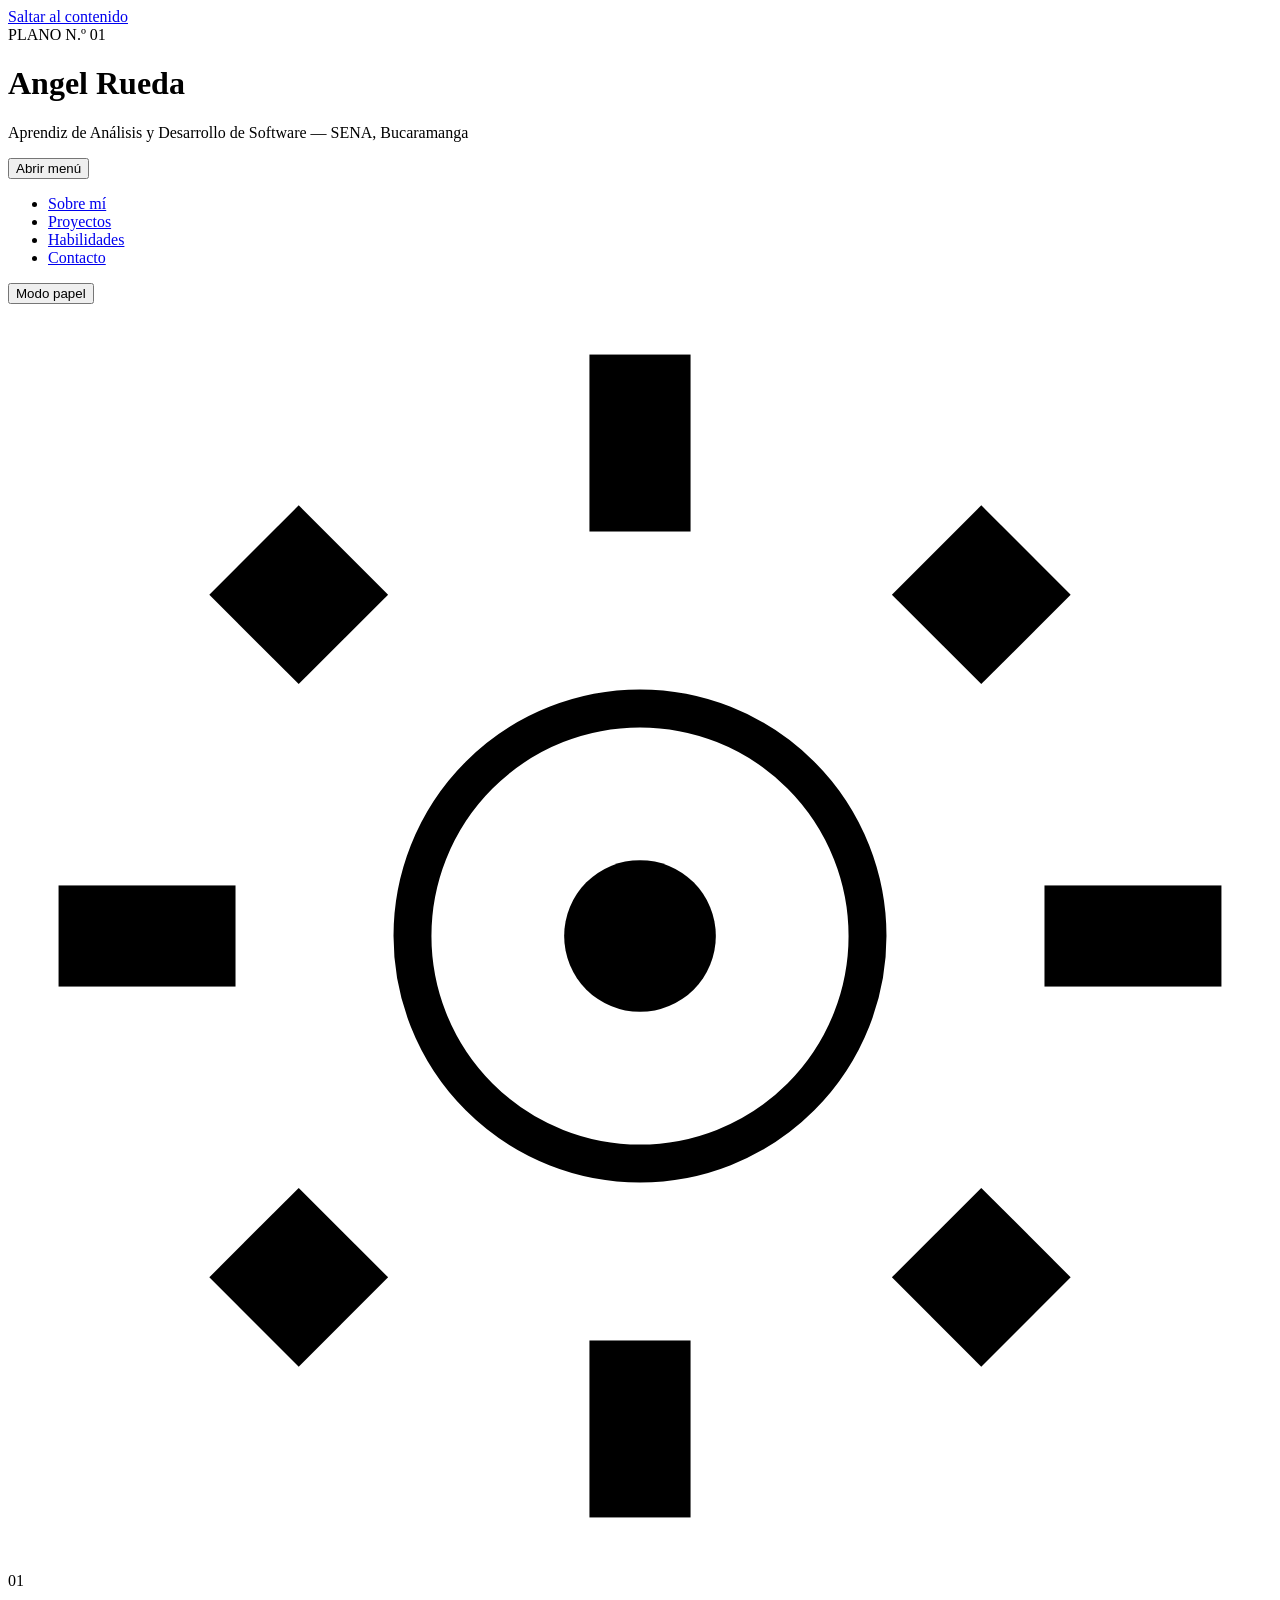
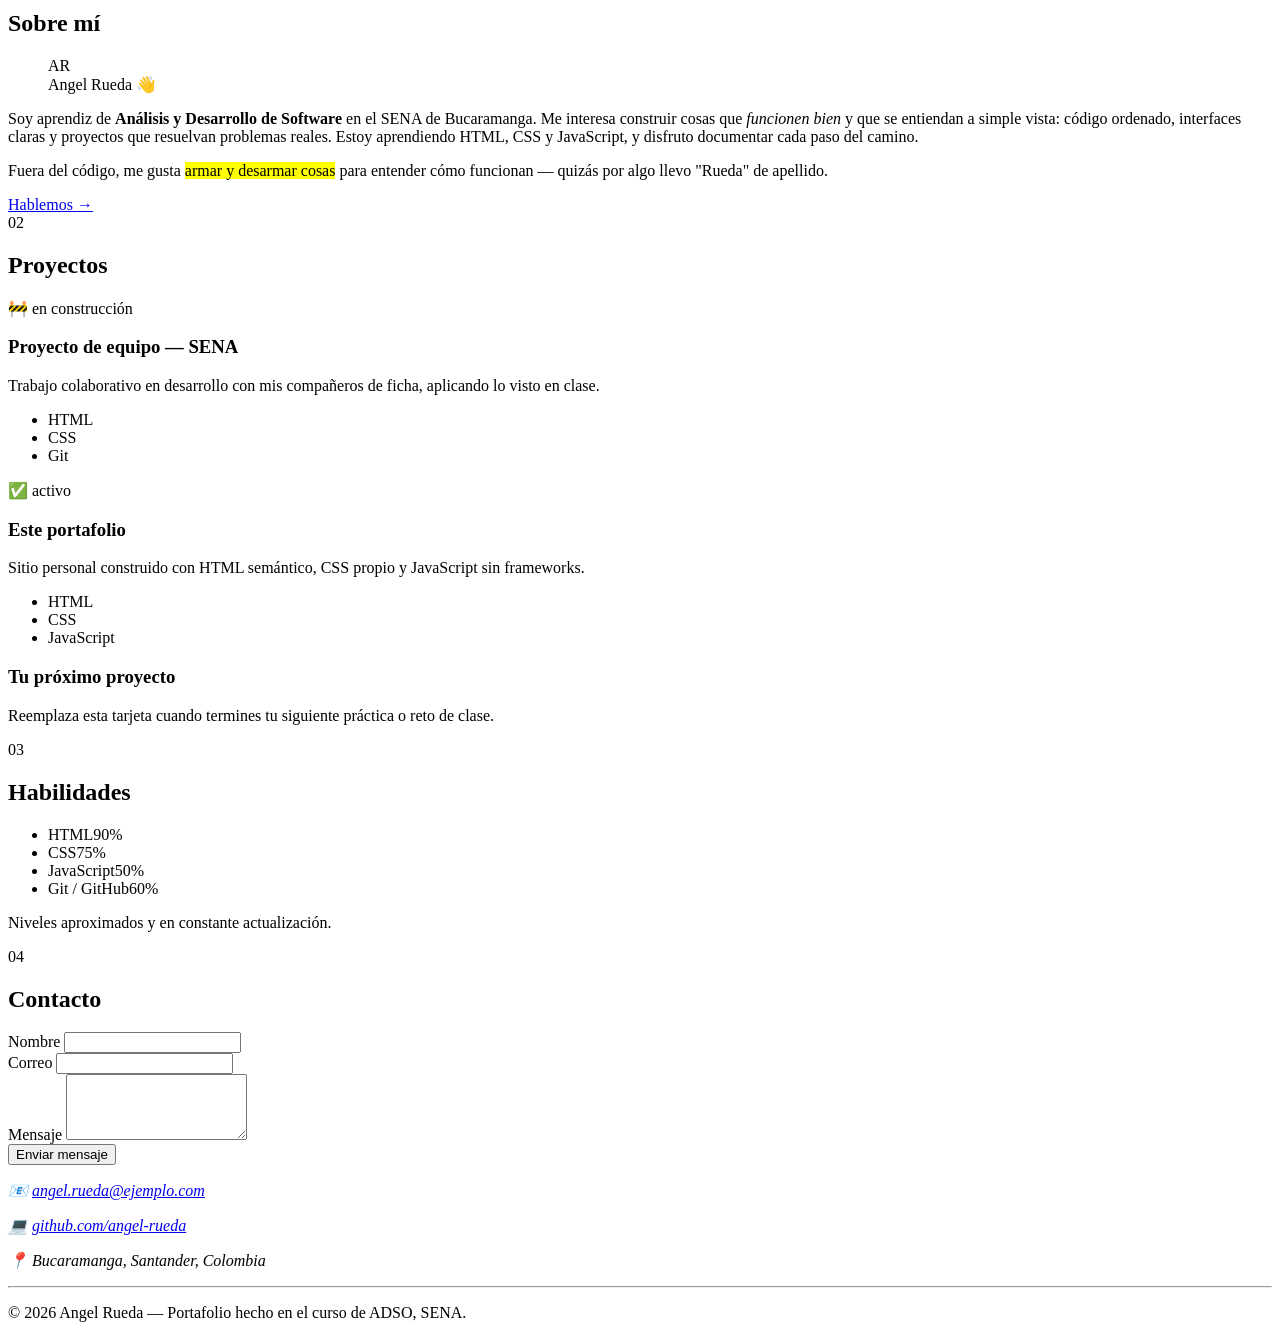
==== codigo/index.html @ c5c8d0d0 "Portafolio Web" ====
<!DOCTYPE html>
<html lang="es">
<head>
  <!-- ===== METADATOS ===== -->
  <meta charset="UTF-8">
  <meta name="viewport" content="width=device-width, initial-scale=1.0">
  <meta name="description" content="Portafolio de Angel Rueda, aprendiz de Análisis y Desarrollo de Software en el SENA.">
  <meta name="author" content="Angel Rueda">
  <meta name="theme-color" content="#0E2A47">
  <title>Angel Rueda — Portafolio</title>

  <link rel="preconnect" href="https://fonts.googleapis.com">
  <link rel="preconnect" href="https://fonts.gstatic.com" crossorigin>
  <link href="https://fonts.googleapis.com/css2?family=JetBrains+Mono:wght@400;500;700;800&family=Inter:wght@400;500;600&display=swap" rel="stylesheet">

  <link rel="stylesheet" href="s.css">
</head>
<body>

  <!-- Enlace de salto para accesibilidad -->
  <a class="salto-enlace" href="#contenido">Saltar al contenido</a>

  <!-- ===== ENCABEZADO ===== -->
  <header class="encabezado">
    <div class="encabezado__interior">
      <div class="marca">
        <span class="marca__placa">PLANO N.º 01</span>
        <h1 class="marca__nombre">Angel Rueda</h1>
        <p class="marca__rol">Aprendiz de Análisis y Desarrollo de Software — SENA, Bucaramanga</p>
      </div>

      <button class="menu-toggle" id="menuToggle" aria-expanded="false" aria-controls="navPrincipal">
        <span class="menu-toggle__linea"></span>
        <span class="menu-toggle__linea"></span>
        <span class="menu-toggle__linea"></span>
        <span class="sr-solo">Abrir menú</span>
      </button>

      <nav class="nav" id="navPrincipal">
        <ul class="nav__lista">
          <li><a href="#sobre-mi" class="nav__enlace">Sobre mí</a></li>
          <li><a href="#proyectos" class="nav__enlace">Proyectos</a></li>
          <li><a href="#habilidades" class="nav__enlace">Habilidades</a></li>
          <li><a href="#contacto" class="nav__enlace">Contacto</a></li>
        </ul>
        <button class="modo-toggle" id="modoToggle" type="button" aria-pressed="false">
          <span class="modo-toggle__icono" aria-hidden="true"></span>
          <span class="modo-toggle__texto">Modo plano</span>
        </button>
      </nav>
    </div>

    <!-- Engranaje decorativo: guiño al apellido "Rueda" -->
    <svg class="engranaje" viewBox="0 0 100 100" aria-hidden="true">
      <g class="engranaje__grupo">
        <circle cx="50" cy="50" r="18" fill="none" stroke="currentColor" stroke-width="3"/>
        <circle cx="50" cy="50" r="6" fill="currentColor"/>
        <g class="engranaje__dientes">
          <rect x="46" y="4" width="8" height="14" fill="currentColor"/>
          <rect x="46" y="82" width="8" height="14" fill="currentColor"/>
          <rect x="82" y="46" width="14" height="8" fill="currentColor"/>
          <rect x="4" y="46" width="14" height="8" fill="currentColor"/>
          <rect x="18" y="18" width="10" height="10" fill="currentColor" transform="rotate(45 23 23)"/>
          <rect x="72" y="18" width="10" height="10" fill="currentColor" transform="rotate(45 77 23)"/>
          <rect x="18" y="72" width="10" height="10" fill="currentColor" transform="rotate(45 23 77)"/>
          <rect x="72" y="72" width="10" height="10" fill="currentColor" transform="rotate(45 77 77)"/>
        </g>
      </g>
    </svg>
  </header>

  <!-- ===== CONTENIDO PRINCIPAL ===== -->
  <main id="contenido">

    <!-- ---- SOBRE MÍ ---- -->
    <section id="sobre-mi" class="plano">
      <div class="plano__cabecera">
        <span class="plano__placa">01</span>
        <h2 class="plano__titulo">Sobre mí</h2>
      </div>

      <div class="sobre-mi__cuerpo">
        <figure class="avatar">
          <!-- Reemplaza foto.jpg por tu foto real (archivo local en esta misma carpeta) -->
          <img src="foto.jpg" alt="Foto de Angel Rueda" width="180" height="180"
               onerror="this.replaceWith(document.getElementById('avatarInicial').content.cloneNode(true))">
          <figcaption>Angel Rueda 👋</figcaption>
        </figure>

        <div class="sobre-mi__texto">
          <p>
            <!-- ✏️ EDITA este párrafo con tu historia real: quién eres, qué estudias y qué te apasiona -->
            Soy aprendiz de <strong>Análisis y Desarrollo de Software</strong> en el SENA de Bucaramanga.
            Me interesa construir cosas que <em>funcionen bien</em> y que se entiendan a simple vista:
            código ordenado, interfaces claras y proyectos que resuelvan problemas reales.
            Estoy aprendiendo HTML, CSS y JavaScript, y disfruto documentar cada paso del camino.
          </p>
          <p>
            Fuera del código, me gusta <mark>armar y desarmar cosas</mark> para entender cómo funcionan
            — quizás por algo llevo "Rueda" de apellido.
          </p>
          <a class="boton boton--fantasma" href="#contacto">Hablemos <span aria-hidden="true">→</span></a>
        </div>
      </div>
    </section>

    <!-- ---- PROYECTOS ---- -->
    <section id="proyectos" class="plano plano--alterno">
      <div class="plano__cabecera">
        <span class="plano__placa">02</span>
        <h2 class="plano__titulo">Proyectos</h2>
      </div>

      <div class="tarjetas">
        <article class="tarjeta">
          <span class="tarjeta__estado">🚧 en construcción</span>
          <h3>Proyecto de equipo — SENA</h3>
          <p>Trabajo colaborativo en desarrollo con mis compañeros de ficha, aplicando lo visto en clase.</p>
          <ul class="tarjeta__etiquetas">
            <li>HTML</li><li>CSS</li><li>Git</li>
          </ul>
        </article>

        <article class="tarjeta">
          <span class="tarjeta__estado">✅ activo</span>
          <h3>Este portafolio</h3>
          <p>Sitio personal construido con HTML semántico, CSS propio y JavaScript sin frameworks.</p>
          <ul class="tarjeta__etiquetas">
            <li>HTML</li><li>CSS</li><li>JavaScript</li>
          </ul>
        </article>

        <article class="tarjeta tarjeta--vacia">
          <h3>Tu próximo proyecto</h3>
          <p>Reemplaza esta tarjeta cuando termines tu siguiente práctica o reto de clase.</p>
        </article>
      </div>
    </section>

    <!-- ---- HABILIDADES ---- -->
    <section id="habilidades" class="plano">
      <div class="plano__cabecera">
        <span class="plano__placa">03</span>
        <h2 class="plano__titulo">Habilidades</h2>
      </div>

      <ul class="medidores">
        <li class="medidor">
          <div class="medidor__etiqueta"><span>HTML</span><span>90%</span></div>
          <div class="medidor__pista"><div class="medidor__barra" data-nivel="90"></div></div>
        </li>
        <li class="medidor">
          <div class="medidor__etiqueta"><span>CSS</span><span>75%</span></div>
          <div class="medidor__pista"><div class="medidor__barra" data-nivel="75"></div></div>
        </li>
        <li class="medidor">
          <div class="medidor__etiqueta"><span>JavaScript</span><span>50%</span></div>
          <div class="medidor__pista"><div class="medidor__barra" data-nivel="50"></div></div>
        </li>
        <li class="medidor">
          <div class="medidor__etiqueta"><span>Git / GitHub</span><span>60%</span></div>
          <div class="medidor__pista"><div class="medidor__barra" data-nivel="60"></div></div>
        </li>
      </ul>
      <p class="medidores__nota">
        <!-- ✏️ Ajusta los porcentajes a tu nivel real. Reto extra: intenta agregar una &lt;table&gt;
             debajo con estas mismas habilidades y su nivel en texto (bueno para practicar tablas). -->
        Niveles aproximados y en constante actualización.
      </p>
    </section>

    <!-- ---- CONTACTO ---- -->
    <section id="contacto" class="plano plano--alterno">
      <div class="plano__cabecera">
        <span class="plano__placa">04</span>
        <h2 class="plano__titulo">Contacto</h2>
      </div>

      <div class="contacto__cuerpo">
        <form class="formulario" id="formularioContacto" novalidate>
          <div class="campo">
            <label for="nombre">Nombre</label>
            <input type="text" id="nombre" name="nombre" required minlength="2" autocomplete="name">
          </div>
          <div class="campo">
            <label for="correo">Correo</label>
            <input type="email" id="correo" name="correo" required autocomplete="email">
          </div>
          <div class="campo">
            <label for="mensaje">Mensaje</label>
            <textarea id="mensaje" name="mensaje" rows="4" required minlength="10"></textarea>
          </div>
          <button type="submit" class="boton">Enviar mensaje</button>
          <p class="formulario__estado" id="formularioEstado" role="status" aria-live="polite"></p>
        </form>

        <address class="datos-contacto">
          <p>
            <!-- ✏️ Cambia por tu correo y usuario de GitHub reales -->
            📧 <a href="mailto:angel.rueda@ejemplo.com">angel.rueda@ejemplo.com</a>
          </p>
          <p>
            💻 <a href="https://github.com/angel-rueda" target="_blank" rel="noopener noreferrer">github.com/angel-rueda</a>
          </p>
          <p>📍 Bucaramanga, Santander, Colombia</p>
        </address>
      </div>
    </section>

  </main>

  <!-- ===== PIE DE PÁGINA ===== -->
  <footer class="pie">
    <hr>
    <p>© <span id="anioActual">2026</span> Angel Rueda — Portafolio hecho en el curso de ADSO, SENA.</p>
  </footer>

  <!-- Plantilla de respaldo si foto.jpg no existe todavía -->
  <template id="avatarInicial">
    <div class="avatar__inicial" aria-hidden="true">AR</div>
  </template>

  <script src="script.js"></script>
</body>
</html>
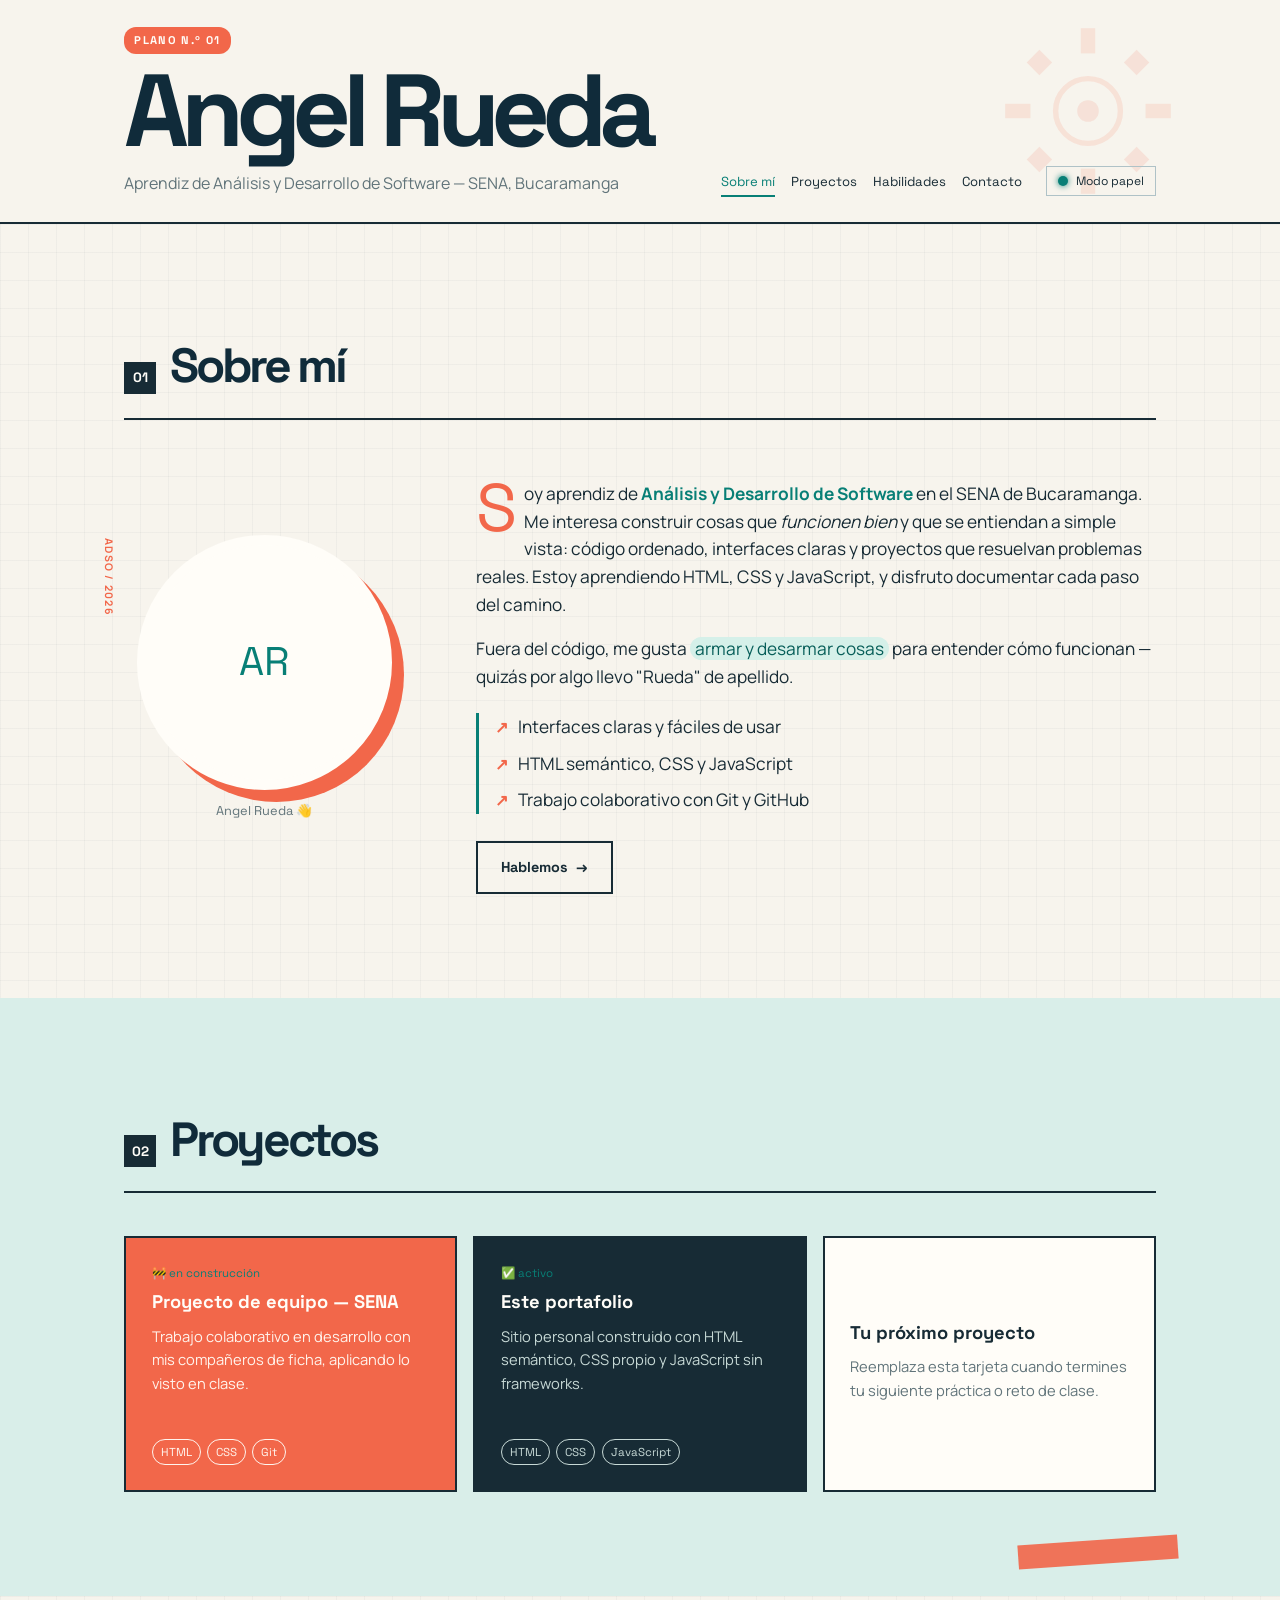
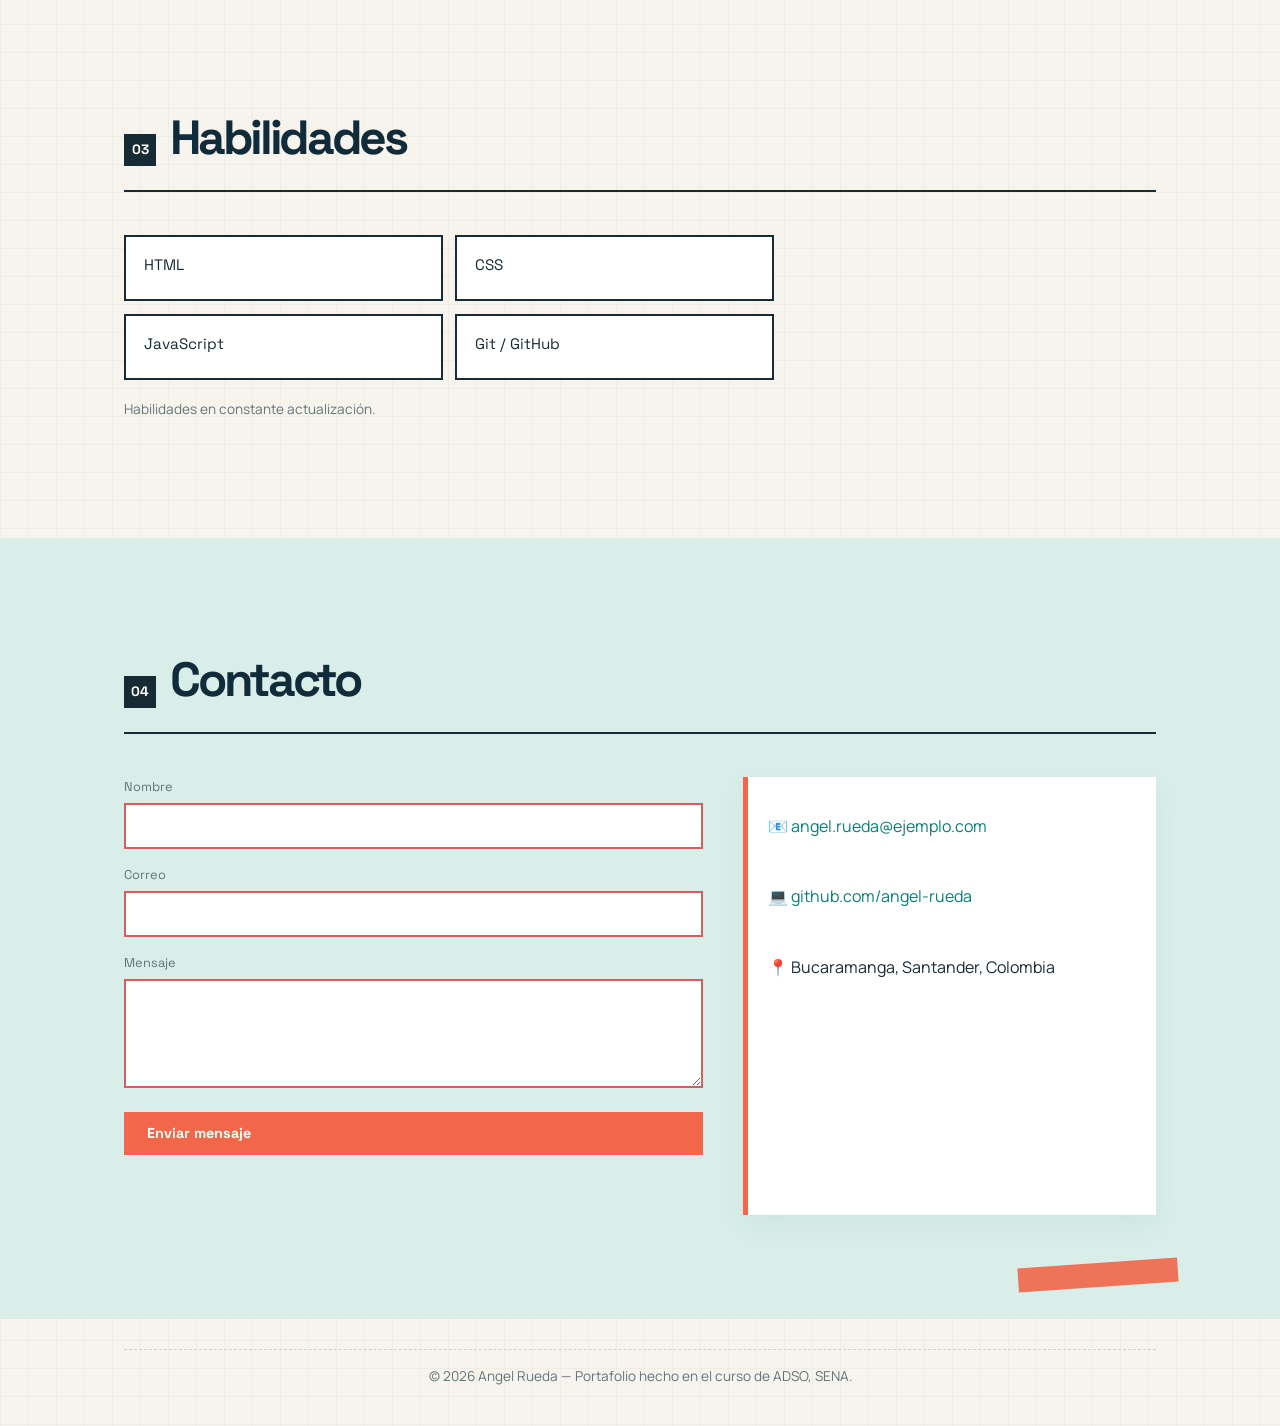
==== commit f82adb40: "Portafolio version 2" ====
--- a/codigo/index.html
+++ b/codigo/index.html
@@ -6,14 +6,14 @@
   <meta name="viewport" content="width=device-width, initial-scale=1.0">
   <meta name="description" content="Portafolio de Angel Rueda, aprendiz de Análisis y Desarrollo de Software en el SENA.">
   <meta name="author" content="Angel Rueda">
-  <meta name="theme-color" content="#0E2A47">
+  <meta name="theme-color" content="#f5f9fc">
   <title>Angel Rueda — Portafolio</title>
 
   <link rel="preconnect" href="https://fonts.googleapis.com">
   <link rel="preconnect" href="https://fonts.gstatic.com" crossorigin>
-  <link href="https://fonts.googleapis.com/css2?family=JetBrains+Mono:wght@400;500;700;800&family=Inter:wght@400;500;600&display=swap" rel="stylesheet">
-
-  <link rel="stylesheet" href="s.css">
+  <link href="https://fonts.googleapis.com/css2?family=Manrope:wght@400;500;600;700;800&family=Space+Grotesk:wght@500;600;700&display=swap" rel="stylesheet">
+
+  <link rel="stylesheet" href="style.css">
 </head>
 <body>
 
@@ -82,7 +82,7 @@
       <div class="sobre-mi__cuerpo">
         <figure class="avatar">
           <!-- Reemplaza foto.jpg por tu foto real (archivo local en esta misma carpeta) -->
-          <img src="foto.jpg" alt="Foto de Angel Rueda" width="180" height="180"
+          <img src="https://images.unsplash.com/photo-1500648767791-00dcc994a43e?auto=format&fit=crop&w=600&q=85" alt="Foto de Angel Rueda" width="180" height="180"
                onerror="this.replaceWith(document.getElementById('avatarInicial').content.cloneNode(true))">
           <figcaption>Angel Rueda 👋</figcaption>
         </figure>
@@ -99,6 +99,11 @@
             Fuera del código, me gusta <mark>armar y desarmar cosas</mark> para entender cómo funcionan
             — quizás por algo llevo "Rueda" de apellido.
           </p>
+          <ul class="sobre-mi__lista">
+            <li>Interfaces claras y fáciles de usar</li>
+            <li>HTML semántico, CSS y JavaScript</li>
+            <li>Trabajo colaborativo con Git y GitHub</li>
+          </ul>
           <a class="boton boton--fantasma" href="#contacto">Hablemos <span aria-hidden="true">→</span></a>
         </div>
       </div>
@@ -146,27 +151,19 @@
 
       <ul class="medidores">
         <li class="medidor">
-          <div class="medidor__etiqueta"><span>HTML</span><span>90%</span></div>
-          <div class="medidor__pista"><div class="medidor__barra" data-nivel="90"></div></div>
-        </li>
-        <li class="medidor">
-          <div class="medidor__etiqueta"><span>CSS</span><span>75%</span></div>
-          <div class="medidor__pista"><div class="medidor__barra" data-nivel="75"></div></div>
-        </li>
-        <li class="medidor">
-          <div class="medidor__etiqueta"><span>JavaScript</span><span>50%</span></div>
-          <div class="medidor__pista"><div class="medidor__barra" data-nivel="50"></div></div>
-        </li>
-        <li class="medidor">
-          <div class="medidor__etiqueta"><span>Git / GitHub</span><span>60%</span></div>
-          <div class="medidor__pista"><div class="medidor__barra" data-nivel="60"></div></div>
+          <div class="medidor__etiqueta"><span>HTML</span></div>
+        </li>
+        <li class="medidor">
+          <div class="medidor__etiqueta"><span>CSS</span></div>
+        </li>
+        <li class="medidor">
+          <div class="medidor__etiqueta"><span>JavaScript</span></div>
+        </li>
+        <li class="medidor">
+          <div class="medidor__etiqueta"><span>Git / GitHub</span></div>
         </li>
       </ul>
-      <p class="medidores__nota">
-        <!-- ✏️ Ajusta los porcentajes a tu nivel real. Reto extra: intenta agregar una &lt;table&gt;
-             debajo con estas mismas habilidades y su nivel en texto (bueno para practicar tablas). -->
-        Niveles aproximados y en constante actualización.
-      </p>
+      <p class="medidores__nota">Habilidades en constante actualización.</p>
     </section>
 
     <!-- ---- CONTACTO ---- -->
--- a/codigo/style.css
+++ b/codigo/style.css
@@ -0,0 +1,803 @@
+/* =========================================================
+   PORTAFOLIO — ANGEL RUEDA
+   Concepto: "plano técnico / blueprint" — cada sección es
+   una lámina numerada, como un plano de ingeniería.
+   ========================================================= */
+
+:root {
+  /* --- Paleta --- */
+  --azul-profundo: #0e2a47;
+  --azul-panel: #123457;
+  --azul-panel-alt: #0c2440;
+  --linea-cian: #4fd1c5;
+  --papel: #e8edf2;
+  --papel-tenue: #b9c8d8;
+  --ambar: #ffb020;
+  --rojo-marca: #ff6b6b;
+
+  /* --- Tipografía --- */
+  --fuente-mono: "JetBrains Mono", ui-monospace, monospace;
+  --fuente-texto: "Inter", system-ui, sans-serif;
+
+  /* --- Métricas --- */
+  --radio: 2px;
+  --ancho-maximo: 1080px;
+  --duracion: 200ms;
+
+  color-scheme: dark;
+}
+
+/* ===== Modo "papel" (alternativa clara, tipo whiteprint) ===== */
+body.modo-papel {
+  --azul-profundo: #eef2f6;
+  --azul-panel: #ffffff;
+  --azul-panel-alt: #e3e9ef;
+  --linea-cian: #0e7c72;
+  --papel: #14263a;
+  --papel-tenue: #45607c;
+  --ambar: #c9740a;
+  color-scheme: light;
+}
+
+/* ===== Reinicio básico ===== */
+* { box-sizing: border-box; }
+html { scroll-behavior: smooth; }
+@media (prefers-reduced-motion: reduce) {
+  html { scroll-behavior: auto; }
+  * { animation-duration: 0.001ms !important; transition-duration: 0.001ms !important; }
+}
+
+body {
+  margin: 0;
+  background: var(--azul-profundo);
+  color: var(--papel);
+  font-family: var(--fuente-texto);
+  line-height: 1.6;
+  transition: background var(--duracion), color var(--duracion);
+  background-image:
+    linear-gradient(var(--azul-panel-alt) 1px, transparent 1px),
+    linear-gradient(90deg, var(--azul-panel-alt) 1px, transparent 1px);
+  background-size: 32px 32px;
+  background-attachment: fixed;
+}
+
+h1, h2, h3, .marca__placa, .plano__placa, .modo-toggle__texto {
+  font-family: var(--fuente-mono);
+}
+
+img { max-width: 100%; display: block; }
+
+.sr-solo {
+  position: absolute; width: 1px; height: 1px;
+  overflow: hidden; clip: rect(0 0 0 0); white-space: nowrap;
+}
+
+.salto-enlace {
+  position: absolute; left: -999px; top: 0;
+  background: var(--ambar); color: var(--azul-profundo);
+  padding: 0.6rem 1rem; z-index: 100; font-family: var(--fuente-mono);
+}
+.salto-enlace:focus { left: 0.5rem; top: 0.5rem; }
+
+a { color: var(--linea-cian); }
+:focus-visible {
+  outline: 2px solid var(--ambar);
+  outline-offset: 3px;
+}
+
+/* ===== ENCABEZADO ===== */
+.encabezado {
+  position: sticky; top: 0; z-index: 20;
+  background: rgba(14, 42, 71, 0.92);
+  backdrop-filter: blur(6px);
+  border-bottom: 1px solid var(--azul-panel);
+  overflow: hidden;
+}
+body.modo-papel .encabezado { background: rgba(238, 242, 246, 0.92); }
+
+.encabezado__interior {
+  max-width: var(--ancho-maximo);
+  margin: 0 auto;
+  padding: 1.1rem 1.5rem;
+  display: flex;
+  align-items: center;
+  justify-content: space-between;
+  gap: 1.5rem;
+  flex-wrap: wrap;
+  position: relative;
+}
+
+.marca__placa {
+  display: inline-block;
+  font-size: 0.7rem;
+  letter-spacing: 0.12em;
+  color: var(--linea-cian);
+  border: 1px solid var(--linea-cian);
+  padding: 0.15rem 0.5rem;
+  border-radius: var(--radio);
+  margin-bottom: 0.5rem;
+}
+
+.marca__nombre {
+  margin: 0;
+  font-size: clamp(1.6rem, 4vw, 2.3rem);
+  letter-spacing: -0.01em;
+}
+
+.marca__rol {
+  margin: 0.25rem 0 0;
+  color: var(--papel-tenue);
+  font-size: 0.92rem;
+}
+
+/* ---- Navegación ---- */
+.nav {
+  display: flex;
+  align-items: center;
+  gap: 1.5rem;
+}
+
+.nav__lista {
+  list-style: none;
+  display: flex;
+  gap: 1.5rem;
+  margin: 0;
+  padding: 0;
+}
+
+.nav__enlace {
+  text-decoration: none;
+  color: var(--papel);
+  font-family: var(--fuente-mono);
+  font-size: 0.85rem;
+  padding-bottom: 0.3rem;
+  border-bottom: 2px solid transparent;
+  transition: color var(--duracion), border-color var(--duracion);
+}
+.nav__enlace:hover,
+.nav__enlace:focus-visible {
+  color: var(--linea-cian);
+}
+.nav__enlace.activo {
+  color: var(--linea-cian);
+  border-bottom-color: var(--linea-cian);
+}
+
+.modo-toggle {
+  display: inline-flex; align-items: center; gap: 0.5rem;
+  background: transparent;
+  border: 1px solid var(--papel-tenue);
+  color: var(--papel);
+  font-family: var(--fuente-mono);
+  font-size: 0.75rem;
+  padding: 0.4rem 0.7rem;
+  border-radius: var(--radio);
+  cursor: pointer;
+  transition: border-color var(--duracion), color var(--duracion);
+}
+.modo-toggle:hover { border-color: var(--linea-cian); color: var(--linea-cian); }
+.modo-toggle__icono {
+  width: 10px; height: 10px; border-radius: 50%;
+  background: var(--linea-cian);
+  box-shadow: 0 0 6px var(--linea-cian);
+}
+
+.menu-toggle {
+  display: none;
+  flex-direction: column;
+  gap: 5px;
+  background: none;
+  border: none;
+  cursor: pointer;
+  padding: 0.4rem;
+}
+.menu-toggle__linea {
+  width: 24px; height: 2px; background: var(--papel);
+  transition: transform var(--duracion), opacity var(--duracion);
+}
+.menu-toggle[aria-expanded="true"] .menu-toggle__linea:nth-child(1) { transform: translateY(7px) rotate(45deg); }
+.menu-toggle[aria-expanded="true"] .menu-toggle__linea:nth-child(2) { opacity: 0; }
+.menu-toggle[aria-expanded="true"] .menu-toggle__linea:nth-child(3) { transform: translateY(-7px) rotate(-45deg); }
+
+/* ---- Engranaje decorativo ---- */
+.engranaje {
+  position: absolute;
+  right: -20px; top: 50%;
+  width: 130px; height: 130px;
+  color: var(--azul-panel);
+  transform: translateY(-50%);
+  pointer-events: none;
+  z-index: -1;
+}
+.engranaje__grupo {
+  transform-origin: 50px 50px;
+  animation: girar 18s linear infinite;
+}
+@keyframes girar { to { transform: rotate(360deg); } }
+
+/* ===== SECCIONES / "PLANOS" ===== */
+.plano {
+  max-width: var(--ancho-maximo);
+  margin: 0 auto;
+  padding: 4rem 1.5rem;
+  scroll-margin-top: 5.5rem;
+}
+
+.plano--alterno { background: linear-gradient(180deg, transparent, var(--azul-panel-alt) 4%, var(--azul-panel-alt) 96%, transparent); }
+
+.plano__cabecera {
+  display: flex;
+  align-items: baseline;
+  gap: 0.9rem;
+  margin-bottom: 2rem;
+  border-bottom: 1px dashed var(--papel-tenue);
+  padding-bottom: 0.8rem;
+}
+
+.plano__placa {
+  font-family: var(--fuente-mono);
+  font-size: 0.85rem;
+  color: var(--ambar);
+  border: 1px solid var(--ambar);
+  border-radius: 50%;
+  width: 2rem; height: 2rem;
+  display: inline-flex; align-items: center; justify-content: center;
+  flex-shrink: 0;
+}
+
+.plano__titulo {
+  margin: 0;
+  font-size: clamp(1.4rem, 3vw, 1.9rem);
+}
+
+/* ---- Sobre mí ---- */
+.sobre-mi__cuerpo {
+  display: grid;
+  grid-template-columns: 200px 1fr;
+  gap: 2.5rem;
+  align-items: start;
+}
+
+.avatar { margin: 0; text-align: center; }
+.avatar img,
+.avatar__inicial {
+  width: 180px; height: 180px;
+  border-radius: 50%;
+  object-fit: cover;
+  border: 3px solid var(--linea-cian);
+  background: var(--azul-panel);
+}
+.avatar__inicial {
+  display: flex; align-items: center; justify-content: center;
+  font-family: var(--fuente-mono);
+  font-size: 2.5rem;
+  color: var(--linea-cian);
+  margin: 0 auto;
+}
+.avatar figcaption {
+  margin-top: 0.7rem;
+  font-family: var(--fuente-mono);
+  font-size: 0.8rem;
+  color: var(--papel-tenue);
+}
+
+.sobre-mi__texto strong { color: var(--ambar); }
+.sobre-mi__texto mark {
+  background: var(--linea-cian);
+  color: var(--azul-profundo);
+  padding: 0 0.3rem;
+  border-radius: var(--radio);
+}
+
+.boton {
+  display: inline-flex; align-items: center; gap: 0.5rem;
+  font-family: var(--fuente-mono);
+  font-size: 0.9rem;
+  background: var(--linea-cian);
+  color: var(--azul-profundo);
+  border: none;
+  padding: 0.7rem 1.3rem;
+  border-radius: var(--radio);
+  cursor: pointer;
+  text-decoration: none;
+  margin-top: 0.5rem;
+  transition: transform var(--duracion), box-shadow var(--duracion);
+}
+.boton:hover, .boton:focus-visible {
+  transform: translateY(-2px);
+  box-shadow: 0 6px 18px rgba(79, 209, 197, 0.35);
+}
+.boton span { transition: transform var(--duracion); }
+.boton:hover span { transform: translateX(3px); }
+
+.boton--fantasma {
+  background: transparent;
+  color: var(--linea-cian);
+  border: 1px solid var(--linea-cian);
+}
+
+/* ---- Proyectos ---- */
+.tarjetas {
+  display: grid;
+  grid-template-columns: repeat(auto-fit, minmax(240px, 1fr));
+  gap: 1.5rem;
+}
+
+.tarjeta {
+  background: var(--azul-panel);
+  border: 1px solid var(--azul-panel-alt);
+  border-radius: var(--radio);
+  padding: 1.4rem;
+  position: relative;
+  transition: transform var(--duracion), border-color var(--duracion);
+}
+.tarjeta:hover { transform: translateY(-4px); border-color: var(--linea-cian); }
+.tarjeta h3 { margin: 0.3rem 0 0.5rem; font-size: 1.05rem; }
+.tarjeta p { margin: 0 0 0.8rem; color: var(--papel-tenue); font-size: 0.92rem; }
+
+.tarjeta__estado {
+  font-family: var(--fuente-mono);
+  font-size: 0.72rem;
+  color: var(--linea-cian);
+}
+
+.tarjeta__etiquetas {
+  list-style: none;
+  display: flex; flex-wrap: wrap; gap: 0.4rem;
+  margin: 0; padding: 0;
+}
+.tarjeta__etiquetas li {
+  font-family: var(--fuente-mono);
+  font-size: 0.72rem;
+  border: 1px solid var(--papel-tenue);
+  color: var(--papel-tenue);
+  padding: 0.15rem 0.5rem;
+  border-radius: 999px;
+}
+
+.tarjeta--vacia {
+  display: flex; flex-direction: column; justify-content: center;
+  border-style: dashed;
+  color: var(--papel-tenue);
+}
+
+/* ---- Habilidades ---- */
+.medidores { list-style: none; margin: 0; padding: 0; display: grid; gap: 1.3rem; max-width: 560px; }
+.medidor__etiqueta {
+  display: flex; justify-content: space-between;
+  font-family: var(--fuente-mono);
+  font-size: 0.85rem;
+  margin-bottom: 0.35rem;
+}
+.medidor__pista {
+  height: 10px;
+  background: var(--azul-panel);
+  border-radius: 999px;
+  overflow: hidden;
+}
+.medidor__barra {
+  height: 100%;
+  width: 0%;
+  background: linear-gradient(90deg, var(--linea-cian), var(--ambar));
+  border-radius: 999px;
+  transition: width 1.1s ease;
+}
+.medidores__nota {
+  margin-top: 1.2rem;
+  font-size: 0.85rem;
+  color: var(--papel-tenue);
+}
+
+/* ---- Contacto ---- */
+.contacto__cuerpo {
+  display: grid;
+  grid-template-columns: 1.4fr 1fr;
+  gap: 2.5rem;
+}
+
+.formulario { display: grid; gap: 1rem; }
+.campo { display: grid; gap: 0.35rem; }
+.campo label { font-family: var(--fuente-mono); font-size: 0.8rem; color: var(--papel-tenue); }
+.campo input, .campo textarea {
+  background: var(--azul-panel);
+  border: 1px solid var(--azul-panel-alt);
+  color: var(--papel);
+  padding: 0.65rem 0.8rem;
+  border-radius: var(--radio);
+  font-family: var(--fuente-texto);
+  font-size: 0.95rem;
+  transition: border-color var(--duracion);
+}
+.campo input:focus, .campo textarea:focus {
+  outline: none;
+  border-color: var(--linea-cian);
+}
+.campo input:invalid:not(:placeholder-shown),
+.campo textarea:invalid:not(:placeholder-shown) {
+  border-color: var(--rojo-marca);
+}
+.formulario__estado {
+  font-family: var(--fuente-mono);
+  font-size: 0.85rem;
+  color: var(--linea-cian);
+  min-height: 1.2em;
+}
+
+.datos-contacto {
+  font-style: normal;
+  display: grid;
+  gap: 0.8rem;
+  align-content: start;
+  padding: 1.3rem;
+  background: var(--azul-panel);
+  border-left: 3px solid var(--ambar);
+  border-radius: var(--radio);
+}
+.datos-contacto a { text-decoration: none; }
+.datos-contacto a:hover { text-decoration: underline; }
+
+/* ===== PIE ===== */
+.pie {
+  max-width: var(--ancho-maximo);
+  margin: 0 auto;
+  padding: 1.5rem;
+  text-align: center;
+  color: var(--papel-tenue);
+  font-size: 0.85rem;
+}
+.pie hr { border: none; border-top: 1px dashed var(--azul-panel); margin-bottom: 1rem; }
+
+/* ===== RESPONSIVE ===== */
+@media (max-width: 780px) {
+  .sobre-mi__cuerpo,
+  .contacto__cuerpo { grid-template-columns: 1fr; }
+
+  .menu-toggle { display: flex; }
+
+  .nav {
+    position: absolute;
+    top: 100%; left: 0; right: 0;
+    background: var(--azul-panel);
+    flex-direction: column;
+    align-items: flex-start;
+    gap: 1rem;
+    padding: 1.2rem 1.5rem;
+    max-height: 0;
+    overflow: hidden;
+    transition: max-height var(--duracion) ease;
+  }
+  .nav.abierto { max-height: 320px; }
+  .nav__lista { flex-direction: column; gap: 0.9rem; }
+  .engranaje { display: none; }
+}
+
+/* ===== Capa visual ===== */
+:root {
+  --azul-profundo: #101820;
+  --azul-panel: #192832;
+  --azul-panel-alt: #263944;
+  --linea-cian: #6ee7d3;
+  --papel: #f4f0e6;
+  --papel-tenue: #a9bab8;
+  --ambar: #ffb45b;
+  --rojo-marca: #ff766f;
+  --radio: 8px;
+}
+
+body {
+  background-image:
+    radial-gradient(circle at 12% 10%, rgba(110, 231, 211, 0.13), transparent 24rem),
+    radial-gradient(circle at 88% 42%, rgba(255, 180, 91, 0.09), transparent 22rem),
+    linear-gradient(rgba(38, 57, 68, 0.34) 1px, transparent 1px),
+    linear-gradient(90deg, rgba(38, 57, 68, 0.34) 1px, transparent 1px);
+  background-size: auto, auto, 32px 32px, 32px 32px;
+}
+
+.encabezado {
+  background: rgba(16, 24, 32, 0.82);
+  border-bottom: 1px solid rgba(110, 231, 211, 0.25);
+  box-shadow: 0 10px 30px rgba(4, 12, 16, 0.18);
+}
+
+.encabezado__interior { padding-top: 1.35rem; padding-bottom: 1.35rem; }
+.marca__placa { color: var(--ambar); border-color: var(--ambar); }
+.marca__nombre { letter-spacing: -0.05em; text-shadow: 5px 5px 0 rgba(110, 231, 211, 0.12); }
+.marca__rol { max-width: 31rem; }
+
+.plano {
+  padding-top: 5.5rem;
+  padding-bottom: 5.5rem;
+  position: relative;
+}
+.plano::before {
+  content: "";
+  position: absolute;
+  top: 2rem;
+  right: 1.5rem;
+  width: 5rem;
+  height: 5rem;
+  border: 1px solid rgba(110, 231, 211, 0.22);
+  border-radius: 50%;
+  box-shadow: inset 0 0 0 10px rgba(110, 231, 211, 0.03), inset 0 0 0 11px rgba(110, 231, 211, 0.16);
+  pointer-events: none;
+}
+.plano--alterno {
+  max-width: none;
+  padding-left: max(1.5rem, calc((100% - var(--ancho-maximo)) / 2 + 1.5rem));
+  padding-right: max(1.5rem, calc((100% - var(--ancho-maximo)) / 2 + 1.5rem));
+  background: linear-gradient(115deg, rgba(38, 57, 68, 0.9), rgba(25, 40, 50, 0.64));
+  border-top: 1px solid rgba(110, 231, 211, 0.14);
+  border-bottom: 1px solid rgba(110, 231, 211, 0.14);
+}
+.plano__cabecera { border-bottom-color: rgba(169, 186, 184, 0.4); }
+.plano__titulo { letter-spacing: -0.04em; }
+
+.sobre-mi__cuerpo { align-items: center; }
+.avatar img, .avatar__inicial {
+  border: 0;
+  box-shadow: 0 0 0 1px var(--linea-cian);
+}
+.sobre-mi__texto { font-size: 1.08rem; max-width: 43rem; }
+.sobre-mi__texto p:first-child::first-letter { color: var(--linea-cian); float: left; font-size: 4.2rem; line-height: 0.8; padding: 0.15rem 0.45rem 0 0; font-family: var(--fuente-mono); }
+
+.tarjetas { gap: 1.2rem; }
+.tarjeta {
+  min-height: 13.5rem;
+  padding: 1.6rem;
+  background: rgba(25, 40, 50, 0.86);
+  border: 1px solid rgba(169, 186, 184, 0.2);
+}
+.tarjeta:nth-child(2) { border-top: 3px solid var(--ambar); }
+.tarjeta h3 { font-size: 1.15rem; }
+.tarjeta__estado { color: var(--ambar); }
+.tarjeta--vacia { background: transparent; }
+
+.medidores { max-width: 38rem; }
+.medidor__pista { height: 14px; background: rgba(25, 40, 50, 0.9); border: 1px solid rgba(169, 186, 184, 0.2); }
+.medidor__barra { box-shadow: 0 0 14px rgba(110, 231, 211, 0.42); }
+.formulario, .datos-contacto { position: relative; z-index: 1; }
+.campo input, .campo textarea { background: rgba(25, 40, 50, 0.84); border-color: rgba(169, 186, 184, 0.28); }
+.datos-contacto { box-shadow: none; }
+
+/* Interfaz deliberadamente estática: sin profundidad falsa ni movimiento. */
+*, *::before, *::after {
+  animation: none !important;
+  transition: none !important;
+}
+.engranaje__grupo { animation: none; }
+.plano::before { display: none; }
+
+@media (max-width: 780px) {
+  .plano { padding-top: 4rem; padding-bottom: 4rem; }
+  .plano::before { display: none; }
+  .plano--alterno { padding-left: 1.5rem; padding-right: 1.5rem; }
+}
+
+/* ===== Dirección visual clara ===== */
+:root {
+  --azul-profundo: #f5f9fc;
+  --azul-panel: #ffffff;
+  --azul-panel-alt: #e4eef2;
+  --linea-cian: #087f76;
+  --papel: #122431;
+  --papel-tenue: #58707b;
+  --ambar: #ef8d42;
+  --rojo-marca: #d95d5d;
+  --fuente-mono: "Space Grotesk", sans-serif;
+  --fuente-texto: "Manrope", sans-serif;
+  --radio: 12px;
+  color-scheme: light;
+}
+
+body {
+  background: #f5f9fc;
+  background-image:
+    radial-gradient(circle at 8% 8%, rgba(90, 194, 181, 0.18), transparent 24rem),
+    radial-gradient(circle at 92% 18%, rgba(105, 164, 237, 0.2), transparent 28rem),
+    linear-gradient(135deg, transparent 0 49%, rgba(8, 127, 118, 0.035) 49% 50%, transparent 50% 100%);
+  color: var(--papel);
+}
+
+.encabezado {
+  background: rgba(245, 249, 252, 0.88);
+  border-bottom: 1px solid rgba(8, 127, 118, 0.16);
+  box-shadow: 0 8px 24px rgba(26, 75, 92, 0.06);
+}
+.marca__placa { color: var(--linea-cian); border-color: rgba(8, 127, 118, 0.4); }
+.marca__nombre { font-size: clamp(2rem, 5vw, 3rem); color: #102b3a; text-shadow: none; }
+.marca__rol { color: var(--papel-tenue); }
+.nav__enlace { color: var(--papel); }
+.modo-toggle { border-color: #afc2c7; }
+.engranaje { color: rgba(8, 127, 118, 0.08); }
+
+.plano {
+  padding-top: 5rem;
+  padding-bottom: 5rem;
+}
+.plano--alterno {
+  background: linear-gradient(115deg, rgba(228, 238, 242, 0.72), rgba(255, 255, 255, 0.82));
+  border-top: 1px solid rgba(8, 127, 118, 0.1);
+  border-bottom: 1px solid rgba(8, 127, 118, 0.1);
+}
+.plano__cabecera { border-bottom-color: #c6d7db; }
+.plano__titulo { font-size: clamp(1.7rem, 3vw, 2.25rem); color: #102b3a; }
+.plano__placa { color: var(--linea-cian); border-color: var(--linea-cian); }
+
+.sobre-mi__cuerpo { grid-template-columns: 250px 1fr; gap: 3.5rem; }
+.avatar img, .avatar__inicial {
+  width: 230px;
+  height: 230px;
+  border: 7px solid #fff;
+  box-shadow: 0 0 0 1px #cfe1e4;
+  transform: none;
+}
+.avatar figcaption { transform: none; color: var(--papel-tenue); }
+.sobre-mi__texto { font-size: 1.02rem; }
+.sobre-mi__texto strong { color: var(--linea-cian); }
+.sobre-mi__texto mark { background: #d5f0e9; color: #075e59; }
+.sobre-mi__lista {
+  list-style: none;
+  display: grid;
+  gap: 0.55rem;
+  margin: 1.4rem 0 1.2rem;
+  padding: 0;
+}
+.sobre-mi__lista li::before { content: "•"; color: var(--ambar); font-size: 1.3rem; margin-right: 0.65rem; }
+.boton { background: var(--linea-cian); color: #fff; border-radius: 999px; padding: 0.8rem 1.45rem; }
+.boton--fantasma { background: transparent; color: var(--linea-cian); border-color: var(--linea-cian); }
+
+.tarjeta {
+  min-height: 13rem;
+  background: rgba(255, 255, 255, 0.9);
+  border: 1px solid #d4e2e5;
+  box-shadow: 0 10px 25px rgba(31, 83, 96, 0.06);
+}
+.tarjeta:nth-child(2) { transform: none; border-top: 3px solid var(--ambar); }
+.tarjeta:hover, .tarjeta:nth-child(2):hover { transform: none; border-color: var(--linea-cian); }
+.tarjeta p, .tarjeta__etiquetas li { color: var(--papel-tenue); }
+.tarjeta__estado { color: var(--linea-cian); }
+.tarjeta__etiquetas li { border-color: #b9d2d3; border-radius: 999px; }
+.tarjeta--vacia { background: transparent; box-shadow: none; }
+
+.medidores { grid-template-columns: repeat(2, minmax(0, 1fr)); max-width: 650px; gap: 0.8rem; }
+.medidor { background: #fff; border: 1px solid #d4e2e5; border-radius: var(--radio); padding: 1rem 1.1rem; }
+.medidor__etiqueta { color: var(--papel); font-size: 0.95rem; }
+.datos-contacto { background: #fff; border-left-color: var(--ambar); box-shadow: 0 10px 25px rgba(31, 83, 96, 0.06); }
+.campo input, .campo textarea { background: #fff; border-color: #c9dadd; color: var(--papel); }
+.pie hr { border-top-color: #c6d7db; }
+
+*, *::before, *::after { animation: none !important; transition: none !important; }
+.engranaje__grupo { animation: none; }
+
+@media (max-width: 780px) {
+  .sobre-mi__cuerpo { grid-template-columns: 1fr; gap: 2rem; }
+  .avatar img, .avatar__inicial { margin: 0 auto; }
+  .medidores { grid-template-columns: 1fr; }
+}
+
+/* ===== Tratamiento creativo ===== */
+:root {
+  --azul-profundo: #f7f4ed;
+  --azul-panel: #fffdf8;
+  --azul-panel-alt: #d9eee9;
+  --linea-cian: #087f76;
+  --papel: #172b35;
+  --papel-tenue: #61747a;
+  --ambar: #f2674a;
+}
+
+body {
+  background-color: #f7f4ed;
+  background-image:
+    linear-gradient(90deg, rgba(23, 43, 53, 0.035) 1px, transparent 1px),
+    linear-gradient(rgba(23, 43, 53, 0.035) 1px, transparent 1px);
+  background-size: 28px 28px;
+}
+
+.encabezado {
+  background: #f7f4ed;
+  border-bottom: 2px solid var(--papel);
+  box-shadow: none;
+}
+.encabezado__interior { padding-top: 1.6rem; padding-bottom: 1.6rem; }
+.marca { max-width: 42rem; }
+.marca__placa {
+  background: var(--ambar);
+  border: 0;
+  color: #fffdf8;
+  font-weight: 700;
+  padding: 0.3rem 0.65rem;
+}
+.marca__nombre {
+  font-size: clamp(2.8rem, 8vw, 6.5rem);
+  line-height: 0.95;
+  letter-spacing: -0.08em;
+  max-width: 8ch;
+}
+.marca__rol { margin-top: 0.7rem; font-size: 1rem; }
+.nav { align-self: flex-end; }
+.nav__lista { gap: 1rem; }
+.nav__enlace { font-size: 0.82rem; }
+.modo-toggle { border-radius: 0; }
+.engranaje { color: rgba(242, 103, 74, 0.13); width: 180px; height: 180px; right: 8%; }
+
+.plano { padding-top: 6.5rem; padding-bottom: 6.5rem; }
+.plano__cabecera { border-bottom: 2px solid var(--papel); margin-bottom: 2.7rem; }
+.plano__placa { border: 0; border-radius: 0; background: var(--papel); color: #fffdf8; font-weight: 700; }
+.plano__titulo { font-size: clamp(1.9rem, 4vw, 3rem); letter-spacing: -0.07em; }
+.plano--alterno {
+  background: var(--azul-panel-alt);
+  border-top: 0;
+  border-bottom: 0;
+  position: relative;
+}
+.plano--alterno::after {
+  content: "";
+  position: absolute;
+  right: 8%;
+  bottom: 2rem;
+  width: 10rem;
+  height: 1.5rem;
+  background: var(--ambar);
+  transform: rotate(-4deg);
+  opacity: 0.9;
+}
+
+.sobre-mi__cuerpo { grid-template-columns: 280px 1fr; gap: 4.5rem; }
+.avatar { position: relative; }
+.avatar::before {
+  content: "ADSO / 2026";
+  position: absolute;
+  top: 0.2rem;
+  left: -1.5rem;
+  color: var(--ambar);
+  font-size: 0.66rem;
+  font-weight: 700;
+  letter-spacing: 0.12em;
+  writing-mode: vertical-rl;
+}
+.avatar img, .avatar__inicial {
+  width: 255px;
+  height: 255px;
+  border: 10px solid #fffdf8;
+  box-shadow: 12px 12px 0 var(--ambar);
+}
+.sobre-mi__texto { font-size: 1.08rem; max-width: 47rem; }
+.sobre-mi__texto p:first-child::first-letter { color: var(--ambar); }
+.sobre-mi__lista { border-left: 3px solid var(--linea-cian); padding-left: 1rem; }
+.sobre-mi__lista li::before { content: "↗"; font-size: 1rem; font-weight: 700; }
+.boton { border-radius: 0; background: var(--ambar); color: #fffdf8; font-weight: 700; }
+.boton--fantasma { color: var(--papel); border: 2px solid var(--papel); background: transparent; }
+
+.tarjetas { grid-template-columns: repeat(3, 1fr); gap: 1rem; }
+.tarjeta {
+  min-height: 16rem;
+  border: 2px solid var(--papel);
+  border-radius: 0;
+  box-shadow: none;
+  display: flex;
+  flex-direction: column;
+}
+.tarjeta:nth-child(1) { background: var(--ambar); color: #fffdf8; }
+.tarjeta:nth-child(1) p, .tarjeta:nth-child(1) .tarjeta__etiquetas li { color: #fff4ed; }
+.tarjeta:nth-child(1) .tarjeta__etiquetas li { border-color: #fff4ed; }
+.tarjeta:nth-child(2) { background: var(--papel); color: #fffdf8; border-top: 2px solid var(--papel); }
+.tarjeta:nth-child(2) p, .tarjeta:nth-child(2) .tarjeta__etiquetas li { color: #c7d9d6; }
+.tarjeta:nth-child(2) .tarjeta__etiquetas li { border-color: #c7d9d6; }
+.tarjeta:hover, .tarjeta:nth-child(2):hover { border-color: var(--papel); }
+.tarjeta__etiquetas { margin-top: auto; }
+.tarjeta--vacia { background: #fffdf8; color: var(--papel); }
+
+.medidor { border-radius: 0; border: 2px solid var(--papel); }
+.datos-contacto { border-radius: 0; border-left: 5px solid var(--ambar); }
+.campo input, .campo textarea { border-radius: 0; border: 2px solid #c2d3d0; }
+
+@media (max-width: 780px) {
+  .marca__nombre { font-size: clamp(2.8rem, 16vw, 5rem); }
+  .nav { align-self: auto; }
+  .sobre-mi__cuerpo { gap: 3rem; }
+  .avatar::before { left: 0; }
+  .avatar img, .avatar__inicial { width: 220px; height: 220px; }
+  .tarjetas { grid-template-columns: 1fr; }
+  .plano--alterno::after { display: none; }
+}
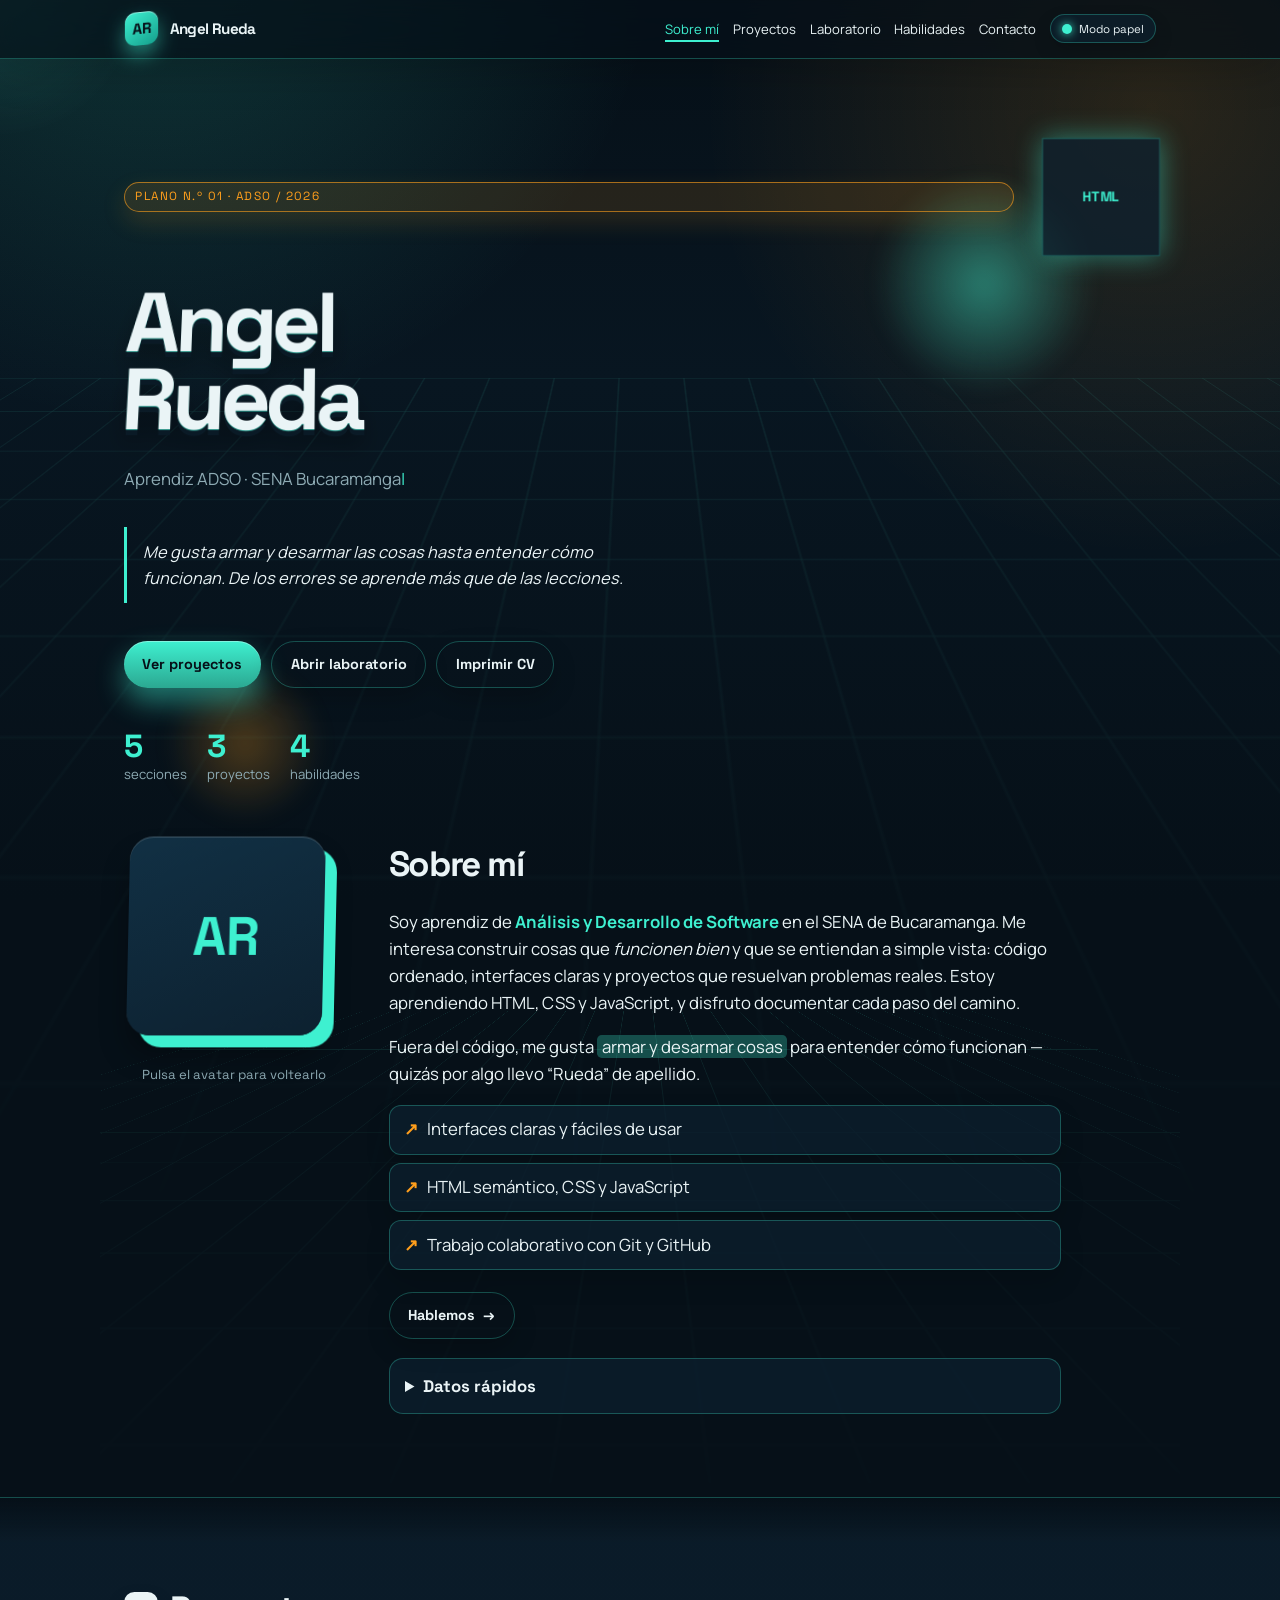
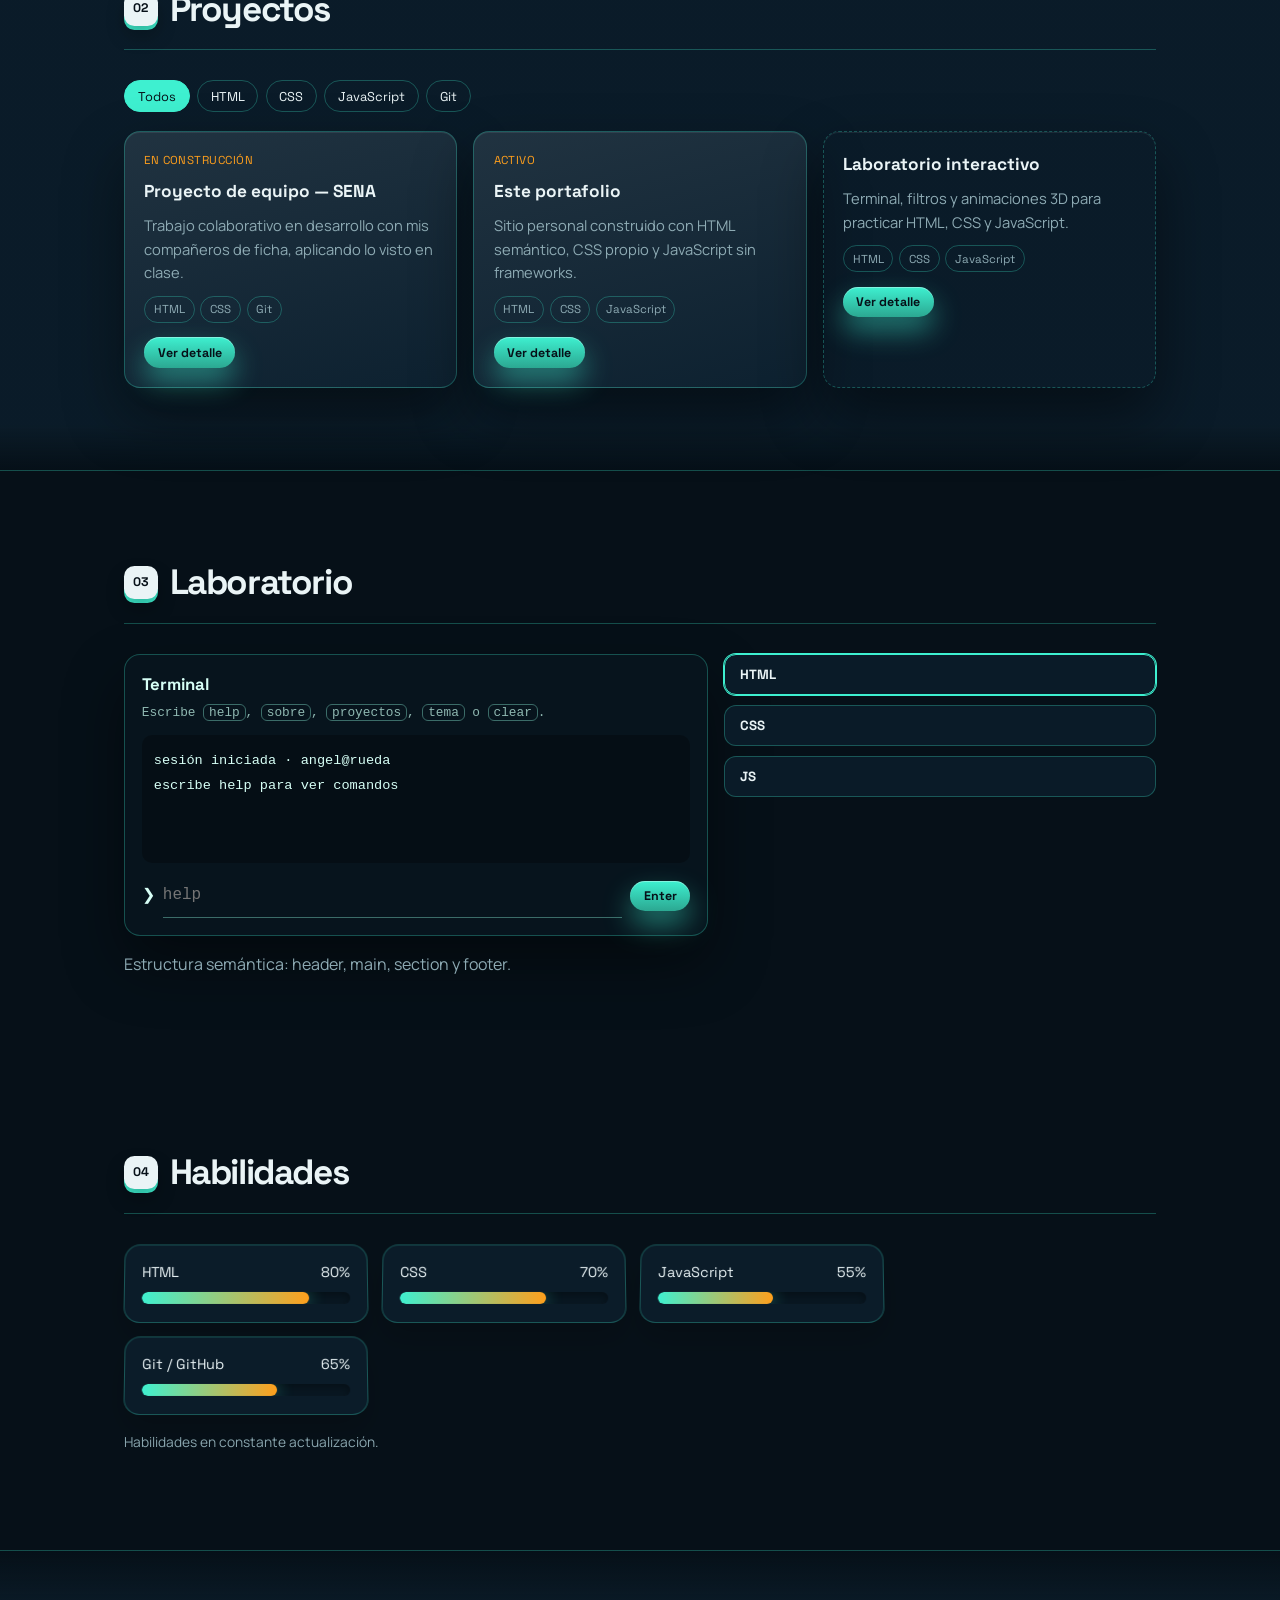
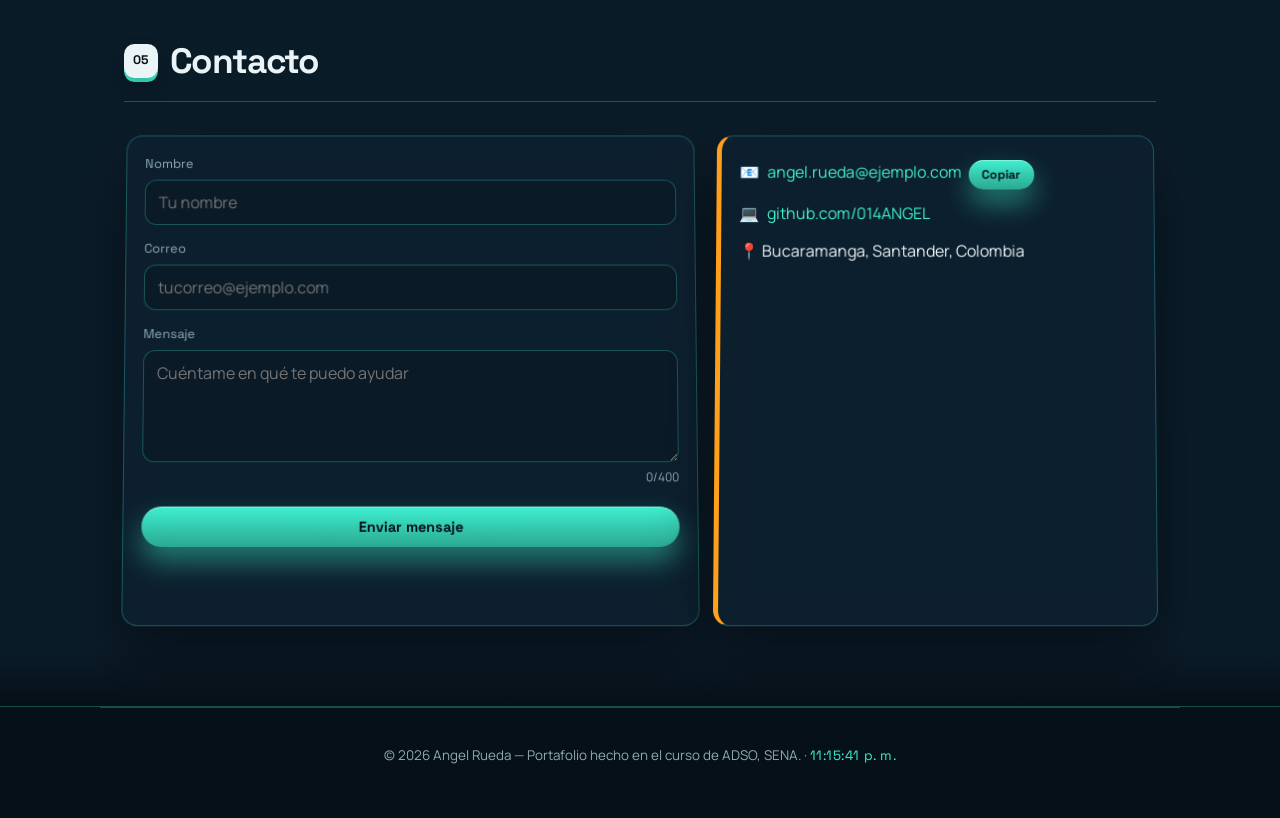
==== commit 19f05445: "Mueve el desafio de codigo a la carpeta codigo Co-authored-by: Cursor <cursoragent@cursor.com>" ====
--- a/codigo/index.html
+++ b/codigo/index.html
@@ -1,12 +1,11 @@
 <!DOCTYPE html>
 <html lang="es">
 <head>
-  <!-- ===== METADATOS ===== -->
   <meta charset="UTF-8">
   <meta name="viewport" content="width=device-width, initial-scale=1.0">
   <meta name="description" content="Portafolio de Angel Rueda, aprendiz de Análisis y Desarrollo de Software en el SENA.">
   <meta name="author" content="Angel Rueda">
-  <meta name="theme-color" content="#f5f9fc">
+  <meta name="theme-color" content="#061018">
   <title>Angel Rueda — Portafolio</title>
 
   <link rel="preconnect" href="https://fonts.googleapis.com">
@@ -17,79 +16,107 @@
 </head>
 <body>
 
-  <!-- Enlace de salto para accesibilidad -->
   <a class="salto-enlace" href="#contenido">Saltar al contenido</a>
-
-  <!-- ===== ENCABEZADO ===== -->
+  <div class="progreso-scroll" id="progresoScroll" role="progressbar" aria-label="Progreso de lectura" aria-valuemin="0" aria-valuemax="100" aria-valuenow="0"></div>
+  <div class="foco" id="foco" aria-hidden="true"></div>
+
   <header class="encabezado">
     <div class="encabezado__interior">
-      <div class="marca">
-        <span class="marca__placa">PLANO N.º 01</span>
-        <h1 class="marca__nombre">Angel Rueda</h1>
-        <p class="marca__rol">Aprendiz de Análisis y Desarrollo de Software — SENA, Bucaramanga</p>
-      </div>
-
-      <button class="menu-toggle" id="menuToggle" aria-expanded="false" aria-controls="navPrincipal">
+      <a class="logo" href="#contenido">
+        <span class="logo__marca" aria-hidden="true">AR</span>
+        <span class="logo__nombre">Angel Rueda</span>
+      </a>
+
+      <button class="menu-toggle" id="menuToggle" type="button" aria-expanded="false" aria-controls="navPrincipal">
         <span class="menu-toggle__linea"></span>
         <span class="menu-toggle__linea"></span>
         <span class="menu-toggle__linea"></span>
-        <span class="sr-solo">Abrir menú</span>
+        <span class="sr-solo" id="menuToggleTexto">Abrir menú</span>
       </button>
 
-      <nav class="nav" id="navPrincipal">
+      <nav class="nav" id="navPrincipal" aria-label="Principal">
         <ul class="nav__lista">
           <li><a href="#sobre-mi" class="nav__enlace">Sobre mí</a></li>
           <li><a href="#proyectos" class="nav__enlace">Proyectos</a></li>
+          <li><a href="#laboratorio" class="nav__enlace">Laboratorio</a></li>
           <li><a href="#habilidades" class="nav__enlace">Habilidades</a></li>
           <li><a href="#contacto" class="nav__enlace">Contacto</a></li>
         </ul>
         <button class="modo-toggle" id="modoToggle" type="button" aria-pressed="false">
           <span class="modo-toggle__icono" aria-hidden="true"></span>
-          <span class="modo-toggle__texto">Modo plano</span>
+          <span class="modo-toggle__texto">Modo papel</span>
         </button>
       </nav>
     </div>
-
-    <!-- Engranaje decorativo: guiño al apellido "Rueda" -->
-    <svg class="engranaje" viewBox="0 0 100 100" aria-hidden="true">
-      <g class="engranaje__grupo">
-        <circle cx="50" cy="50" r="18" fill="none" stroke="currentColor" stroke-width="3"/>
-        <circle cx="50" cy="50" r="6" fill="currentColor"/>
-        <g class="engranaje__dientes">
-          <rect x="46" y="4" width="8" height="14" fill="currentColor"/>
-          <rect x="46" y="82" width="8" height="14" fill="currentColor"/>
-          <rect x="82" y="46" width="14" height="8" fill="currentColor"/>
-          <rect x="4" y="46" width="14" height="8" fill="currentColor"/>
-          <rect x="18" y="18" width="10" height="10" fill="currentColor" transform="rotate(45 23 23)"/>
-          <rect x="72" y="18" width="10" height="10" fill="currentColor" transform="rotate(45 77 23)"/>
-          <rect x="18" y="72" width="10" height="10" fill="currentColor" transform="rotate(45 23 77)"/>
-          <rect x="72" y="72" width="10" height="10" fill="currentColor" transform="rotate(45 77 77)"/>
-        </g>
-      </g>
-    </svg>
   </header>
 
-  <!-- ===== CONTENIDO PRINCIPAL ===== -->
   <main id="contenido">
 
-    <!-- ---- SOBRE MÍ ---- -->
-    <section id="sobre-mi" class="plano">
-      <div class="plano__cabecera">
-        <span class="plano__placa">01</span>
-        <h2 class="plano__titulo">Sobre mí</h2>
+    <section id="sobre-mi" class="plano hero">
+      <div class="hero__escena" aria-hidden="true">
+        <div class="hero__piso"></div>
+        <div class="hero__orbe hero__orbe--cian"></div>
+        <div class="hero__orbe hero__orbe--ambar"></div>
+      </div>
+
+      <div class="hero__cabecera">
+        <p class="marca__placa">Plano N.º 01 · ADSO / 2026</p>
+        <h1 class="hero__nombre">
+          <span>Angel</span>
+          <span>Rueda</span>
+        </h1>
+        <p class="hero__rol"><span id="textoMaquina" data-frases="Aprendiz ADSO · SENA Bucaramanga|HTML, CSS y JavaScript en 3D|Interfaces claras y usables"></span><span class="cursor-texto" aria-hidden="true">|</span></p>
+        <!-- TAREA 2: este bloque se llena desde datos.json con pintarFrase() -->
+        <blockquote id="frase" class="hero__frase"></blockquote>
+
+        <div class="hero__acciones">
+          <a class="boton" href="#proyectos">Ver proyectos</a>
+          <a class="boton boton--fantasma" href="#laboratorio">Abrir laboratorio</a>
+          <!-- TAREA 5: mejora libre -->
+          <button class="boton boton--fantasma" id="imprimirCV" type="button">Imprimir CV</button>
+        </div>
+
+        <ul class="stats">
+          <li><strong data-contador="5">0</strong><span>secciones</span></li>
+          <li><strong data-contador="3">0</strong><span>proyectos</span></li>
+          <li><strong data-contador="4">0</strong><span>habilidades</span></li>
+        </ul>
+
+        <button class="cubo" id="cubo" type="button" aria-pressed="false" aria-label="Pausar o reanudar el cubo 3D">
+          <div class="cubo__escena">
+            <div class="cubo__cara cubo__cara--frente">HTML</div>
+            <div class="cubo__cara cubo__cara--atras">CSS</div>
+            <div class="cubo__cara cubo__cara--derecha">JS</div>
+            <div class="cubo__cara cubo__cara--izquierda">GIT</div>
+            <div class="cubo__cara cubo__cara--arriba">ADSO</div>
+            <div class="cubo__cara cubo__cara--abajo">SENA</div>
+          </div>
+        </button>
       </div>
 
       <div class="sobre-mi__cuerpo">
         <figure class="avatar">
-          <!-- Reemplaza foto.jpg por tu foto real (archivo local en esta misma carpeta) -->
-          <img src="https://images.unsplash.com/photo-1500648767791-00dcc994a43e?auto=format&fit=crop&w=600&q=85" alt="Foto de Angel Rueda" width="180" height="180"
-               onerror="this.replaceWith(document.getElementById('avatarInicial').content.cloneNode(true))">
-          <figcaption>Angel Rueda 👋</figcaption>
+          <button class="avatar__voltear" id="avatarVoltear" type="button" aria-pressed="false" aria-label="Voltear tarjeta del avatar">
+            <div class="avatar__escena">
+              <div class="avatar__cara avatar__cara--frente">
+                <div class="avatar__marco">
+                  <img src="foto.jpg" alt="Retrato de Angel Rueda" width="280" height="280"
+                       onerror="this.replaceWith(document.getElementById('avatarInicial').content.cloneNode(true))">
+                </div>
+              </div>
+              <div class="avatar__cara avatar__cara--atras">
+                <p>SENA</p>
+                <p>Bucaramanga</p>
+                <p>ADSO 2026</p>
+              </div>
+            </div>
+          </button>
+          <figcaption>Pulsa el avatar para voltearlo</figcaption>
         </figure>
 
         <div class="sobre-mi__texto">
+          <h2 class="plano__titulo plano__titulo--interno">Sobre mí</h2>
           <p>
-            <!-- ✏️ EDITA este párrafo con tu historia real: quién eres, qué estudias y qué te apasiona -->
             Soy aprendiz de <strong>Análisis y Desarrollo de Software</strong> en el SENA de Bucaramanga.
             Me interesa construir cosas que <em>funcionen bien</em> y que se entiendan a simple vista:
             código ordenado, interfaces claras y proyectos que resuelvan problemas reales.
@@ -97,7 +124,7 @@
           </p>
           <p>
             Fuera del código, me gusta <mark>armar y desarmar cosas</mark> para entender cómo funcionan
-            — quizás por algo llevo "Rueda" de apellido.
+            — quizás por algo llevo “Rueda” de apellido.
           </p>
           <ul class="sobre-mi__lista">
             <li>Interfaces claras y fáciles de usar</li>
@@ -105,71 +132,124 @@
             <li>Trabajo colaborativo con Git y GitHub</li>
           </ul>
           <a class="boton boton--fantasma" href="#contacto">Hablemos <span aria-hidden="true">→</span></a>
+
+          <details class="acordeon">
+            <summary>Datos rápidos</summary>
+            <ul>
+              <li>Ciudad: Bucaramanga, Santander</li>
+              <li>Enfoque: HTML semántico, CSS 3D y JavaScript</li>
+              <li>Estado: aprendiendo y documentando cada práctica</li>
+            </ul>
+          </details>
         </div>
       </div>
     </section>
 
-    <!-- ---- PROYECTOS ---- -->
     <section id="proyectos" class="plano plano--alterno">
       <div class="plano__cabecera">
         <span class="plano__placa">02</span>
         <h2 class="plano__titulo">Proyectos</h2>
       </div>
 
+      <div class="filtros" role="group" aria-label="Filtrar proyectos">
+        <button type="button" class="filtro activo" data-filtro="todos" aria-pressed="true">Todos</button>
+        <button type="button" class="filtro" data-filtro="html" aria-pressed="false">HTML</button>
+        <button type="button" class="filtro" data-filtro="css" aria-pressed="false">CSS</button>
+        <button type="button" class="filtro" data-filtro="javascript" aria-pressed="false">JavaScript</button>
+        <button type="button" class="filtro" data-filtro="git" aria-pressed="false">Git</button>
+      </div>
+
       <div class="tarjetas">
-        <article class="tarjeta">
-          <span class="tarjeta__estado">🚧 en construcción</span>
+        <article class="tarjeta" data-tags="html css git">
+          <span class="tarjeta__estado">En construcción</span>
           <h3>Proyecto de equipo — SENA</h3>
           <p>Trabajo colaborativo en desarrollo con mis compañeros de ficha, aplicando lo visto en clase.</p>
           <ul class="tarjeta__etiquetas">
-            <li>HTML</li><li>CSS</li><li>Git</li>
+            <li>HTML</li>
+            <li>CSS</li>
+            <li>Git</li>
           </ul>
+          <button type="button" class="boton boton--mini" data-modal="equipo">Ver detalle</button>
         </article>
 
-        <article class="tarjeta">
-          <span class="tarjeta__estado">✅ activo</span>
+        <article class="tarjeta" data-tags="html css javascript">
+          <span class="tarjeta__estado">Activo</span>
           <h3>Este portafolio</h3>
           <p>Sitio personal construido con HTML semántico, CSS propio y JavaScript sin frameworks.</p>
           <ul class="tarjeta__etiquetas">
-            <li>HTML</li><li>CSS</li><li>JavaScript</li>
+            <li>HTML</li>
+            <li>CSS</li>
+            <li>JavaScript</li>
           </ul>
+          <button type="button" class="boton boton--mini" data-modal="portafolio">Ver detalle</button>
         </article>
 
-        <article class="tarjeta tarjeta--vacia">
-          <h3>Tu próximo proyecto</h3>
-          <p>Reemplaza esta tarjeta cuando termines tu siguiente práctica o reto de clase.</p>
+        <article class="tarjeta tarjeta--vacia" data-tags="html css javascript">
+          <h3>Laboratorio interactivo</h3>
+          <p>Terminal, filtros y animaciones 3D para practicar HTML, CSS y JavaScript.</p>
+          <ul class="tarjeta__etiquetas">
+            <li>HTML</li>
+            <li>CSS</li>
+            <li>JavaScript</li>
+          </ul>
+          <button type="button" class="boton boton--mini" data-modal="laboratorio">Ver detalle</button>
         </article>
       </div>
     </section>
 
-    <!-- ---- HABILIDADES ---- -->
+    <section id="laboratorio" class="plano">
+      <div class="plano__cabecera">
+        <span class="plano__placa">03</span>
+        <h2 class="plano__titulo">Laboratorio</h2>
+      </div>
+
+      <div class="laboratorio">
+        <section class="terminal" aria-labelledby="tituloTerminal">
+          <h3 id="tituloTerminal">Terminal</h3>
+          <p class="terminal__ayuda">Escribe <kbd>help</kbd>, <kbd>sobre</kbd>, <kbd>proyectos</kbd>, <kbd>tema</kbd> o <kbd>clear</kbd>.</p>
+          <div class="terminal__salida" id="terminalSalida" tabindex="0" aria-live="polite">
+            <p>sesión iniciada · angel@rueda</p>
+            <p>escribe help para ver comandos</p>
+          </div>
+          <form class="terminal__formulario" id="formularioTerminal">
+            <label class="sr-solo" for="comandoTerminal">Comando</label>
+            <span aria-hidden="true">❯</span>
+            <input id="comandoTerminal" name="comando" type="text" autocomplete="off" spellcheck="false" placeholder="help">
+            <button type="submit" class="boton boton--mini">Enter</button>
+          </form>
+        </section>
+
+        <ol class="linea-tiempo">
+          <li>
+            <button type="button" class="linea-tiempo__nodo activo" data-paso="0" aria-pressed="true">HTML</button>
+            <p>Estructura semántica: header, main, section y footer.</p>
+          </li>
+          <li>
+            <button type="button" class="linea-tiempo__nodo" data-paso="1" aria-pressed="false">CSS</button>
+            <p>Volumen, perspectiva y un tema claro/oscuro con variables.</p>
+          </li>
+          <li>
+            <button type="button" class="linea-tiempo__nodo" data-paso="2" aria-pressed="false">JS</button>
+            <p>Menú, filtros, terminal y barras que se animan al aparecer.</p>
+          </li>
+        </ol>
+        <p class="linea-tiempo__detalle" id="lineaDetalle">Estructura semántica: header, main, section y footer.</p>
+      </div>
+    </section>
+
     <section id="habilidades" class="plano">
       <div class="plano__cabecera">
-        <span class="plano__placa">03</span>
+        <span class="plano__placa">04</span>
         <h2 class="plano__titulo">Habilidades</h2>
       </div>
 
-      <ul class="medidores">
-        <li class="medidor">
-          <div class="medidor__etiqueta"><span>HTML</span></div>
-        </li>
-        <li class="medidor">
-          <div class="medidor__etiqueta"><span>CSS</span></div>
-        </li>
-        <li class="medidor">
-          <div class="medidor__etiqueta"><span>JavaScript</span></div>
-        </li>
-        <li class="medidor">
-          <div class="medidor__etiqueta"><span>Git / GitHub</span></div>
-        </li>
-      </ul>
+      <ul class="medidores" id="listaHabilidades"></ul>
       <p class="medidores__nota">Habilidades en constante actualización.</p>
     </section>
 
-    <!-- ---- CONTACTO ---- -->
     <section id="contacto" class="plano plano--alterno">
       <div class="plano__cabecera">
-        <span class="plano__placa">04</span>
+        <span class="plano__placa">05</span>
         <h2 class="plano__titulo">Contacto</h2>
       </div>
 
@@ -177,15 +257,16 @@
         <form class="formulario" id="formularioContacto" novalidate>
           <div class="campo">
             <label for="nombre">Nombre</label>
-            <input type="text" id="nombre" name="nombre" required minlength="2" autocomplete="name">
+            <input type="text" id="nombre" name="nombre" required minlength="2" autocomplete="name" placeholder="Tu nombre">
           </div>
           <div class="campo">
             <label for="correo">Correo</label>
-            <input type="email" id="correo" name="correo" required autocomplete="email">
+            <input type="email" id="correo" name="correo" required autocomplete="email" placeholder="tucorreo@ejemplo.com">
           </div>
           <div class="campo">
             <label for="mensaje">Mensaje</label>
-            <textarea id="mensaje" name="mensaje" rows="4" required minlength="10"></textarea>
+            <textarea id="mensaje" name="mensaje" rows="4" required minlength="10" maxlength="400" placeholder="Cuéntame en qué te puedo ayudar"></textarea>
+            <small class="campo__ayuda"><span id="contadorMensaje">0</span>/400</small>
           </div>
           <button type="submit" class="boton">Enviar mensaje</button>
           <p class="formulario__estado" id="formularioEstado" role="status" aria-live="polite"></p>
@@ -193,11 +274,11 @@
 
         <address class="datos-contacto">
           <p>
-            <!-- ✏️ Cambia por tu correo y usuario de GitHub reales -->
             📧 <a href="mailto:angel.rueda@ejemplo.com">angel.rueda@ejemplo.com</a>
+            <button type="button" class="boton boton--mini" id="copiarCorreo" data-correo="angel.rueda@ejemplo.com">Copiar</button>
           </p>
           <p>
-            💻 <a href="https://github.com/angel-rueda" target="_blank" rel="noopener noreferrer">github.com/angel-rueda</a>
+            💻 <a href="https://github.com/014ANGEL" target="_blank" rel="noopener noreferrer">github.com/014ANGEL</a>
           </p>
           <p>📍 Bucaramanga, Santander, Colombia</p>
         </address>
@@ -206,17 +287,24 @@
 
   </main>
 
-  <!-- ===== PIE DE PÁGINA ===== -->
   <footer class="pie">
-    <hr>
-    <p>© <span id="anioActual">2026</span> Angel Rueda — Portafolio hecho en el curso de ADSO, SENA.</p>
+    <p>© <span id="anioActual">2026</span> Angel Rueda — Portafolio hecho en el curso de ADSO, SENA. · <time id="reloj" class="reloj" datetime=""></time><!-- TAREA 3 --></p>
   </footer>
 
-  <!-- Plantilla de respaldo si foto.jpg no existe todavía -->
+  <button class="ir-arriba" id="irArriba" type="button" hidden>Subir</button>
+
+  <dialog class="modal" id="modalProyecto">
+    <h2 id="modalTitulo"></h2>
+    <p id="modalTexto"></p>
+    <form method="dialog">
+      <button class="boton" type="submit">Cerrar</button>
+    </form>
+  </dialog>
+
   <template id="avatarInicial">
     <div class="avatar__inicial" aria-hidden="true">AR</div>
   </template>
 
-  <script src="script.js"></script>
+  <script type="module" src="js/main.js"></script>
 </body>
-</html>+</html>
--- a/codigo/style.css
+++ b/codigo/style.css
@@ -1,85 +1,133 @@
 /* =========================================================
    PORTAFOLIO — ANGEL RUEDA
-   Concepto: "plano técnico / blueprint" — cada sección es
-   una lámina numerada, como un plano de ingeniería.
+   Concepto: plano técnico en volumen (blueprint 3D)
    ========================================================= */
 
 :root {
-  /* --- Paleta --- */
-  --azul-profundo: #0e2a47;
-  --azul-panel: #123457;
-  --azul-panel-alt: #0c2440;
-  --linea-cian: #4fd1c5;
-  --papel: #e8edf2;
-  --papel-tenue: #b9c8d8;
-  --ambar: #ffb020;
-  --rojo-marca: #ff6b6b;
-
-  /* --- Tipografía --- */
-  --fuente-mono: "JetBrains Mono", ui-monospace, monospace;
-  --fuente-texto: "Inter", system-ui, sans-serif;
-
-  /* --- Métricas --- */
-  --radio: 2px;
+  --azul-profundo: #061018;
+  --azul-panel: #0d2130;
+  --azul-panel-alt: #113044;
+  --linea-cian: #3ef0d0;
+  --cian-sombra: rgba(62, 240, 208, 0.45);
+  --papel: #eaf4f6;
+  --papel-tenue: #8eabb4;
+  --ambar: #ff9f1c;
+  --rojo-marca: #ff6b7a;
+  --vidrio: rgba(13, 33, 48, 0.72);
+  --borde-luz: rgba(62, 240, 208, 0.28);
+  --sombra-profunda: 0 28px 60px rgba(0, 0, 0, 0.45);
+  --fuente-titulo: "Space Grotesk", sans-serif;
+  --fuente-texto: "Manrope", sans-serif;
+  --radio: 16px;
   --ancho-maximo: 1080px;
-  --duracion: 200ms;
-
+  --duracion: 280ms;
+  --header-alto: 4.5rem;
+  --espacio: clamp(1rem, 3.4vw, 1.5rem);
+  --seccion: clamp(3rem, 6.5vw, 5.25rem);
   color-scheme: dark;
 }
 
-/* ===== Modo "papel" (alternativa clara, tipo whiteprint) ===== */
 body.modo-papel {
-  --azul-profundo: #eef2f6;
-  --azul-panel: #ffffff;
-  --azul-panel-alt: #e3e9ef;
-  --linea-cian: #0e7c72;
-  --papel: #14263a;
-  --papel-tenue: #45607c;
-  --ambar: #c9740a;
+  --azul-profundo: #efe6d4;
+  --azul-panel: #fffaf1;
+  --azul-panel-alt: #e7dcc4;
+  --linea-cian: #0b7c6e;
+  --cian-sombra: rgba(11, 124, 110, 0.28);
+  --papel: #17262c;
+  --papel-tenue: #5b6f76;
+  --ambar: #d85a2b;
+  --rojo-marca: #c44545;
+  --vidrio: rgba(255, 250, 241, 0.78);
+  --borde-luz: rgba(23, 38, 44, 0.14);
+  --sombra-profunda: 0 24px 40px rgba(80, 52, 20, 0.16);
   color-scheme: light;
 }
 
-/* ===== Reinicio básico ===== */
-* { box-sizing: border-box; }
-html { scroll-behavior: smooth; }
-@media (prefers-reduced-motion: reduce) {
-  html { scroll-behavior: auto; }
-  * { animation-duration: 0.001ms !important; transition-duration: 0.001ms !important; }
+*,
+*::before,
+*::after { box-sizing: border-box; }
+
+html {
+  scroll-behavior: smooth;
+  overflow-x: clip;
 }
 
 body {
   margin: 0;
+  min-height: 100vh;
   background: var(--azul-profundo);
   color: var(--papel);
   font-family: var(--fuente-texto);
   line-height: 1.6;
-  transition: background var(--duracion), color var(--duracion);
+  overflow-x: clip;
+}
+
+body::before,
+body::after {
+  content: "";
+  position: fixed;
+  inset: 0;
+  pointer-events: none;
+  z-index: -2;
+}
+
+body::before {
+  background:
+    radial-gradient(circle at 12% -10%, rgba(62, 240, 208, 0.18), transparent 32rem),
+    radial-gradient(circle at 90% 12%, rgba(255, 159, 28, 0.14), transparent 28rem),
+    linear-gradient(180deg, var(--azul-profundo), #081621 42%, var(--azul-profundo));
+}
+
+body::after {
+  top: 42vh;
   background-image:
-    linear-gradient(var(--azul-panel-alt) 1px, transparent 1px),
-    linear-gradient(90deg, var(--azul-panel-alt) 1px, transparent 1px);
-  background-size: 32px 32px;
-  background-attachment: fixed;
-}
-
-h1, h2, h3, .marca__placa, .plano__placa, .modo-toggle__texto {
-  font-family: var(--fuente-mono);
+    linear-gradient(var(--borde-luz) 1px, transparent 1px),
+    linear-gradient(90deg, var(--borde-luz) 1px, transparent 1px);
+  background-size: 48px 48px;
+  transform: perspective(700px) rotateX(62deg) scale(1.35);
+  transform-origin: center top;
+  mask-image: linear-gradient(to bottom, rgba(0, 0, 0, 0.55), transparent 78%);
+  opacity: 0.55;
+}
+
+body.modo-papel::before {
+  background:
+    radial-gradient(circle at 8% 0%, rgba(11, 124, 110, 0.16), transparent 26rem),
+    radial-gradient(circle at 100% 10%, rgba(216, 90, 43, 0.12), transparent 24rem),
+    linear-gradient(180deg, #f4ead8, #efe6d4);
 }
 
 img { max-width: 100%; display: block; }
 
+h1, h2, h3, .marca__placa, .plano__placa, .logo, .modo-toggle {
+  font-family: var(--fuente-titulo);
+}
+
 .sr-solo {
-  position: absolute; width: 1px; height: 1px;
-  overflow: hidden; clip: rect(0 0 0 0); white-space: nowrap;
+  position: absolute;
+  width: 1px;
+  height: 1px;
+  overflow: hidden;
+  clip: rect(0 0 0 0);
+  white-space: nowrap;
 }
 
 .salto-enlace {
-  position: absolute; left: -999px; top: 0;
-  background: var(--ambar); color: var(--azul-profundo);
-  padding: 0.6rem 1rem; z-index: 100; font-family: var(--fuente-mono);
-}
+  position: absolute;
+  left: -999px;
+  top: 0;
+  background: var(--ambar);
+  color: #061018;
+  padding: 0.6rem 1rem;
+  z-index: 100;
+  font-family: var(--fuente-titulo);
+  font-weight: 700;
+}
+
 .salto-enlace:focus { left: 0.5rem; top: 0.5rem; }
 
 a { color: var(--linea-cian); }
+
 :focus-visible {
   outline: 2px solid var(--ambar);
   outline-offset: 3px;
@@ -87,60 +135,68 @@
 
 /* ===== ENCABEZADO ===== */
 .encabezado {
-  position: sticky; top: 0; z-index: 20;
-  background: rgba(14, 42, 71, 0.92);
-  backdrop-filter: blur(6px);
-  border-bottom: 1px solid var(--azul-panel);
-  overflow: hidden;
-}
-body.modo-papel .encabezado { background: rgba(238, 242, 246, 0.92); }
+  position: sticky;
+  top: 0;
+  z-index: 30;
+  background: color-mix(in srgb, var(--azul-profundo) 72%, transparent);
+  backdrop-filter: blur(18px) saturate(1.2);
+  border-bottom: 1px solid var(--borde-luz);
+  box-shadow: 0 12px 40px rgba(0, 0, 0, 0.18);
+}
 
 .encabezado__interior {
   max-width: var(--ancho-maximo);
   margin: 0 auto;
-  padding: 1.1rem 1.5rem;
+  padding: 0.7rem var(--espacio);
   display: flex;
   align-items: center;
   justify-content: space-between;
-  gap: 1.5rem;
-  flex-wrap: wrap;
+  gap: 0.75rem;
   position: relative;
 }
 
-.marca__placa {
-  display: inline-block;
-  font-size: 0.7rem;
-  letter-spacing: 0.12em;
-  color: var(--linea-cian);
-  border: 1px solid var(--linea-cian);
-  padding: 0.15rem 0.5rem;
-  border-radius: var(--radio);
-  margin-bottom: 0.5rem;
-}
-
-.marca__nombre {
-  margin: 0;
-  font-size: clamp(1.6rem, 4vw, 2.3rem);
-  letter-spacing: -0.01em;
-}
-
-.marca__rol {
-  margin: 0.25rem 0 0;
-  color: var(--papel-tenue);
-  font-size: 0.92rem;
-}
-
-/* ---- Navegación ---- */
+.logo {
+  display: flex;
+  align-items: center;
+  gap: 0.65rem;
+  min-width: 0;
+  text-decoration: none;
+  color: var(--papel);
+}
+
+.logo__marca {
+  width: 2.2rem;
+  height: 2.2rem;
+  flex-shrink: 0;
+  display: grid;
+  place-items: center;
+  background: linear-gradient(145deg, var(--linea-cian), #149f8c);
+  color: #061018;
+  font-weight: 700;
+  border-radius: 0.7rem;
+  box-shadow:
+    0 10px 20px var(--cian-sombra),
+    inset 0 1px 0 rgba(255, 255, 255, 0.45);
+  transform: rotateX(18deg) rotateY(-18deg);
+}
+
+.logo__nombre {
+  font-weight: 700;
+  letter-spacing: -0.04em;
+  font-size: 0.95rem;
+  white-space: nowrap;
+}
+
 .nav {
   display: flex;
   align-items: center;
-  gap: 1.5rem;
+  gap: 0.9rem;
 }
 
 .nav__lista {
   list-style: none;
   display: flex;
-  gap: 1.5rem;
+  gap: 0.85rem;
   margin: 0;
   padding: 0;
 }
@@ -148,38 +204,40 @@
 .nav__enlace {
   text-decoration: none;
   color: var(--papel);
-  font-family: var(--fuente-mono);
-  font-size: 0.85rem;
-  padding-bottom: 0.3rem;
+  font-size: 0.82rem;
+  padding-bottom: 0.15rem;
   border-bottom: 2px solid transparent;
-  transition: color var(--duracion), border-color var(--duracion);
-}
+  white-space: nowrap;
+}
+
 .nav__enlace:hover,
-.nav__enlace:focus-visible {
-  color: var(--linea-cian);
-}
 .nav__enlace.activo {
   color: var(--linea-cian);
   border-bottom-color: var(--linea-cian);
 }
 
 .modo-toggle {
-  display: inline-flex; align-items: center; gap: 0.5rem;
-  background: transparent;
-  border: 1px solid var(--papel-tenue);
+  display: inline-flex;
+  align-items: center;
+  gap: 0.4rem;
+  background: var(--vidrio);
+  border: 1px solid var(--borde-luz);
   color: var(--papel);
-  font-family: var(--fuente-mono);
-  font-size: 0.75rem;
+  font-size: 0.72rem;
   padding: 0.4rem 0.7rem;
-  border-radius: var(--radio);
+  border-radius: 999px;
   cursor: pointer;
-  transition: border-color var(--duracion), color var(--duracion);
-}
-.modo-toggle:hover { border-color: var(--linea-cian); color: var(--linea-cian); }
+  box-shadow: 0 8px 18px rgba(0, 0, 0, 0.18);
+  white-space: nowrap;
+  flex-shrink: 0;
+}
+
 .modo-toggle__icono {
-  width: 10px; height: 10px; border-radius: 50%;
+  width: 10px;
+  height: 10px;
+  border-radius: 50%;
   background: var(--linea-cian);
-  box-shadow: 0 0 6px var(--linea-cian);
+  box-shadow: 0 0 10px var(--linea-cian);
 }
 
 .menu-toggle {
@@ -190,614 +248,1033 @@
   border: none;
   cursor: pointer;
   padding: 0.4rem;
-}
+  z-index: 2;
+}
+
 .menu-toggle__linea {
-  width: 24px; height: 2px; background: var(--papel);
+  width: 24px;
+  height: 2px;
+  background: var(--papel);
   transition: transform var(--duracion), opacity var(--duracion);
 }
-.menu-toggle[aria-expanded="true"] .menu-toggle__linea:nth-child(1) { transform: translateY(7px) rotate(45deg); }
+
+.menu-toggle[aria-expanded="true"] .menu-toggle__linea:nth-child(1) {
+  transform: translateY(7px) rotate(45deg);
+}
+
 .menu-toggle[aria-expanded="true"] .menu-toggle__linea:nth-child(2) { opacity: 0; }
-.menu-toggle[aria-expanded="true"] .menu-toggle__linea:nth-child(3) { transform: translateY(-7px) rotate(-45deg); }
-
-/* ---- Engranaje decorativo ---- */
-.engranaje {
+
+.menu-toggle[aria-expanded="true"] .menu-toggle__linea:nth-child(3) {
+  transform: translateY(-7px) rotate(-45deg);
+}
+
+/* ===== HERO 3D ===== */
+.hero {
+  position: relative;
+  isolation: isolate;
+}
+
+.hero__escena {
   position: absolute;
-  right: -20px; top: 50%;
-  width: 130px; height: 130px;
-  color: var(--azul-panel);
-  transform: translateY(-50%);
+  inset: 0;
   pointer-events: none;
+  overflow: hidden;
   z-index: -1;
 }
-.engranaje__grupo {
-  transform-origin: 50px 50px;
-  animation: girar 18s linear infinite;
-}
-@keyframes girar { to { transform: rotate(360deg); } }
-
-/* ===== SECCIONES / "PLANOS" ===== */
+
+.hero__piso {
+  position: absolute;
+  left: -10%;
+  right: -10%;
+  top: 38%;
+  height: 70%;
+  background-image:
+    linear-gradient(var(--linea-cian) 1px, transparent 1px),
+    linear-gradient(90deg, var(--linea-cian) 1px, transparent 1px);
+  background-size: 56px 56px;
+  transform: perspective(500px) rotateX(68deg);
+  opacity: 0.18;
+  mask-image: linear-gradient(to bottom, rgba(0, 0, 0, 0.8), transparent 85%);
+}
+
+.hero__orbe {
+  position: absolute;
+  border-radius: 50%;
+  filter: blur(10px);
+  animation: flotar 8s ease-in-out infinite;
+}
+
+.hero__orbe--cian {
+  width: min(220px, 40vw);
+  height: min(220px, 40vw);
+  right: 8%;
+  top: 8%;
+  background: radial-gradient(circle, var(--cian-sombra), transparent 70%);
+}
+
+.hero__orbe--ambar {
+  width: min(160px, 36vw);
+  height: min(160px, 36vw);
+  left: 6%;
+  top: 42%;
+  background: radial-gradient(circle, rgba(255, 159, 28, 0.28), transparent 70%);
+  animation-delay: -3s;
+}
+
+.hero__cabecera {
+  display: grid;
+  grid-template-columns: minmax(0, 1fr) auto;
+  gap: 1.25rem 2rem;
+  align-items: center;
+  margin-bottom: clamp(2rem, 5vw, 3.2rem);
+}
+
+.marca__placa {
+  display: inline-block;
+  font-size: 0.74rem;
+  letter-spacing: 0.12em;
+  text-transform: uppercase;
+  color: var(--ambar);
+  border: 1px solid color-mix(in srgb, var(--ambar) 60%, transparent);
+  padding: 0.28rem 0.65rem;
+  border-radius: 999px;
+  background: color-mix(in srgb, var(--ambar) 12%, transparent);
+  box-shadow: 0 10px 24px rgba(255, 159, 28, 0.15);
+}
+
+.hero__nombre {
+  margin: 0.7rem 0 0.5rem;
+  font-size: clamp(2.4rem, 7vw, 5.4rem);
+  line-height: 0.9;
+  letter-spacing: -0.06em;
+  max-width: 8ch;
+  transform: perspective(700px) rotateX(10deg);
+  text-shadow:
+    0 1px 0 color-mix(in srgb, var(--linea-cian) 55%, transparent),
+    0 6px 0 color-mix(in srgb, var(--azul-panel) 80%, #000),
+    0 16px 24px rgba(0, 0, 0, 0.4);
+}
+
+.hero__nombre span { display: block; }
+
+.hero__rol {
+  max-width: 34rem;
+  min-height: 1.6em;
+  margin: 0;
+  color: var(--papel-tenue);
+  font-size: clamp(0.92rem, 2vw, 1.05rem);
+  overflow-wrap: break-word;
+}
+
+.hero__frase {
+  grid-column: 1;
+  max-width: 34rem;
+  margin: 0.85rem 0 0;
+  padding: 0.75rem 0 0.75rem 1rem;
+  border-left: 3px solid var(--linea-cian);
+  color: var(--papel);
+  font-size: 1.02rem;
+  font-style: italic;
+}
+
+.cursor-texto {
+  color: var(--linea-cian);
+  animation: parpadeo 1s steps(1) infinite;
+}
+
+.hero__acciones {
+  display: flex;
+  flex-wrap: wrap;
+  gap: 0.65rem;
+  margin-top: 1.1rem;
+}
+
+.hero__acciones .boton { margin-top: 0; }
+
+.marca__placa,
+.hero__nombre,
+.hero__rol,
+.hero__frase,
+.hero__acciones,
+.stats {
+  grid-column: 1;
+}
+
+.stats {
+  list-style: none;
+  display: grid;
+  grid-template-columns: repeat(3, minmax(0, max-content));
+  gap: 0.75rem 1.25rem;
+  margin: 1.35rem 0 0;
+  padding: 0;
+}
+
+.stats li {
+  display: grid;
+  gap: 0.15rem;
+}
+
+.stats strong {
+  font-family: var(--fuente-titulo);
+  font-size: clamp(1.5rem, 3vw, 2rem);
+  color: var(--linea-cian);
+  line-height: 1;
+}
+
+.stats span {
+  color: var(--papel-tenue);
+  font-size: 0.82rem;
+}
+
+.cubo {
+  grid-column: 2;
+  grid-row: 1 / -1;
+  position: relative;
+  width: 110px;
+  height: 110px;
+  margin: 0;
+  padding: 0;
+  border: 0;
+  background: transparent;
+  perspective: 800px;
+  cursor: pointer;
+  align-self: center;
+}
+
+.cubo.pausado .cubo__escena { animation-play-state: paused; }
+
+.cubo__escena {
+  width: 100%;
+  height: 100%;
+  position: relative;
+  transform-style: preserve-3d;
+  animation: cuboGirar 14s linear infinite;
+}
+
+.cubo__cara {
+  position: absolute;
+  inset: 0;
+  display: grid;
+  place-items: center;
+  background: var(--vidrio);
+  border: 1px solid var(--borde-luz);
+  color: var(--linea-cian);
+  font-family: var(--fuente-titulo);
+  font-size: 0.8rem;
+  font-weight: 700;
+  backface-visibility: hidden;
+  box-shadow: 0 0 24px var(--cian-sombra);
+}
+
+.cubo__cara--frente  { transform: translateZ(55px); }
+.cubo__cara--atras   { transform: rotateY(180deg) translateZ(55px); }
+.cubo__cara--derecha { transform: rotateY(90deg) translateZ(55px); }
+.cubo__cara--izquierda { transform: rotateY(-90deg) translateZ(55px); }
+.cubo__cara--arriba  { transform: rotateX(90deg) translateZ(55px); }
+.cubo__cara--abajo   { transform: rotateX(-90deg) translateZ(55px); }
+
+/* ===== SECCIONES ===== */
 .plano {
   max-width: var(--ancho-maximo);
   margin: 0 auto;
-  padding: 4rem 1.5rem;
-  scroll-margin-top: 5.5rem;
-}
-
-.plano--alterno { background: linear-gradient(180deg, transparent, var(--azul-panel-alt) 4%, var(--azul-panel-alt) 96%, transparent); }
+  padding: var(--seccion) var(--espacio);
+  scroll-margin-top: calc(var(--header-alto) + 0.6rem);
+}
+
+.plano--alterno {
+  max-width: none;
+  padding-left: max(var(--espacio), calc((100% - var(--ancho-maximo)) / 2 + var(--espacio)));
+  padding-right: max(var(--espacio), calc((100% - var(--ancho-maximo)) / 2 + var(--espacio)));
+  background:
+    linear-gradient(180deg, transparent, color-mix(in srgb, var(--azul-panel) 70%, transparent) 8%, color-mix(in srgb, var(--azul-panel) 70%, transparent) 92%, transparent);
+  box-shadow: inset 0 1px 0 var(--borde-luz), inset 0 -1px 0 var(--borde-luz);
+}
 
 .plano__cabecera {
   display: flex;
-  align-items: baseline;
-  gap: 0.9rem;
-  margin-bottom: 2rem;
-  border-bottom: 1px dashed var(--papel-tenue);
-  padding-bottom: 0.8rem;
+  align-items: center;
+  gap: 0.75rem;
+  margin-bottom: clamp(1.2rem, 3vw, 1.9rem);
+  border-bottom: 1px solid var(--borde-luz);
+  padding-bottom: 0.75rem;
 }
 
 .plano__placa {
-  font-family: var(--fuente-mono);
-  font-size: 0.85rem;
-  color: var(--ambar);
-  border: 1px solid var(--ambar);
-  border-radius: 50%;
-  width: 2rem; height: 2rem;
-  display: inline-flex; align-items: center; justify-content: center;
+  width: 2.1rem;
+  height: 2.1rem;
+  display: inline-flex;
+  align-items: center;
+  justify-content: center;
+  border-radius: 0.65rem;
+  background: var(--papel);
+  color: var(--azul-profundo);
+  font-size: 0.78rem;
+  font-weight: 700;
+  box-shadow: 0 10px 18px rgba(0, 0, 0, 0.25), 0 4px 0 var(--linea-cian);
   flex-shrink: 0;
 }
 
 .plano__titulo {
   margin: 0;
-  font-size: clamp(1.4rem, 3vw, 1.9rem);
-}
-
-/* ---- Sobre mí ---- */
+  font-size: clamp(1.5rem, 3.4vw, 2.2rem);
+  letter-spacing: -0.04em;
+}
+
+.plano__titulo--interno { margin-bottom: 0.85rem; }
+
+/* ===== SOBRE MÍ ===== */
 .sobre-mi__cuerpo {
   display: grid;
-  grid-template-columns: 200px 1fr;
-  gap: 2.5rem;
+  grid-template-columns: minmax(170px, 220px) minmax(0, 1fr);
+  gap: clamp(1.4rem, 4vw, 2.8rem);
   align-items: start;
 }
 
-.avatar { margin: 0; text-align: center; }
+.avatar {
+  margin: 0;
+  text-align: center;
+  perspective: 1100px;
+}
+
+.avatar__voltear {
+  width: 100%;
+  padding: 0 1rem 1rem 0;
+  border: 0;
+  background: transparent;
+  cursor: pointer;
+  perspective: 1100px;
+}
+
+.avatar__escena {
+  position: relative;
+  width: min(200px, 70vw);
+  height: min(200px, 70vw);
+  margin: 0 auto;
+  transform-style: preserve-3d;
+  transition: transform 0.7s ease;
+}
+
+.avatar__voltear[aria-pressed="true"] .avatar__escena {
+  transform: rotateY(180deg);
+}
+
+.avatar__cara {
+  position: absolute;
+  inset: 0;
+  backface-visibility: hidden;
+}
+
+.avatar__cara--atras {
+  display: grid;
+  place-content: center;
+  gap: 0.2rem;
+  border-radius: 24px;
+  background: linear-gradient(160deg, var(--azul-panel-alt), var(--azul-panel));
+  color: var(--linea-cian);
+  font-family: var(--fuente-titulo);
+  font-weight: 700;
+  transform: rotateY(180deg);
+  box-shadow: 12px 12px 0 var(--ambar);
+}
+
+.avatar__marco {
+  height: 100%;
+  transform: rotateY(-12deg) rotateX(6deg);
+  transform-style: preserve-3d;
+  transition: transform var(--duracion);
+}
+
+.avatar:hover .avatar__marco {
+  transform: rotateY(-4deg) rotateX(2deg) translateZ(10px);
+}
+
 .avatar img,
 .avatar__inicial {
-  width: 180px; height: 180px;
-  border-radius: 50%;
+  width: 100%;
+  height: 100%;
+  margin: 0 auto;
+  border-radius: 24px;
   object-fit: cover;
-  border: 3px solid var(--linea-cian);
-  background: var(--azul-panel);
-}
+  background: linear-gradient(160deg, var(--azul-panel-alt), var(--azul-panel));
+  box-shadow:
+    12px 12px 0 var(--linea-cian),
+    0 20px 28px rgba(0, 0, 0, 0.3),
+    inset 0 1px 0 rgba(255, 255, 255, 0.2);
+}
+
 .avatar__inicial {
-  display: flex; align-items: center; justify-content: center;
-  font-family: var(--fuente-mono);
-  font-size: 2.5rem;
+  display: flex;
+  align-items: center;
+  justify-content: center;
+  font-family: var(--fuente-titulo);
+  font-size: clamp(2.4rem, 8vw, 3.4rem);
+  font-weight: 700;
   color: var(--linea-cian);
-  margin: 0 auto;
-}
+}
+
 .avatar figcaption {
   margin-top: 0.7rem;
-  font-family: var(--fuente-mono);
-  font-size: 0.8rem;
+  font-family: var(--fuente-titulo);
+  font-size: 0.82rem;
   color: var(--papel-tenue);
 }
 
-.sobre-mi__texto strong { color: var(--ambar); }
+.sobre-mi__texto { font-size: clamp(0.95rem, 1.6vw, 1.05rem); max-width: 42rem; }
+.sobre-mi__texto strong { color: var(--linea-cian); }
+
 .sobre-mi__texto mark {
-  background: var(--linea-cian);
-  color: var(--azul-profundo);
+  background: color-mix(in srgb, var(--linea-cian) 28%, transparent);
+  color: var(--papel);
   padding: 0 0.3rem;
-  border-radius: var(--radio);
+  border-radius: 0.3rem;
+}
+
+.sobre-mi__lista {
+  list-style: none;
+  display: grid;
+  gap: 0.5rem;
+  margin: 1.1rem 0 1rem;
+  padding: 0;
+}
+
+.sobre-mi__lista li {
+  padding: 0.65rem 0.9rem;
+  background: var(--vidrio);
+  border: 1px solid var(--borde-luz);
+  border-radius: 12px;
+  box-shadow: 0 12px 24px rgba(0, 0, 0, 0.16);
+}
+
+.sobre-mi__lista li::before {
+  content: "↗";
+  color: var(--ambar);
+  font-weight: 700;
+  margin-right: 0.55rem;
 }
 
 .boton {
-  display: inline-flex; align-items: center; gap: 0.5rem;
-  font-family: var(--fuente-mono);
+  display: inline-flex;
+  align-items: center;
+  justify-content: center;
+  gap: 0.5rem;
+  font-family: var(--fuente-titulo);
   font-size: 0.9rem;
-  background: var(--linea-cian);
-  color: var(--azul-profundo);
+  font-weight: 700;
+  background: linear-gradient(180deg, var(--linea-cian), color-mix(in srgb, var(--linea-cian) 70%, #000));
+  color: #061018;
   border: none;
-  padding: 0.7rem 1.3rem;
-  border-radius: var(--radio);
+  padding: 0.7rem 1.15rem;
+  border-radius: 999px;
   cursor: pointer;
   text-decoration: none;
-  margin-top: 0.5rem;
+  margin-top: 0.35rem;
+  box-shadow:
+    0 14px 28px var(--cian-sombra),
+    inset 0 1px 0 rgba(255, 255, 255, 0.35);
   transition: transform var(--duracion), box-shadow var(--duracion);
 }
-.boton:hover, .boton:focus-visible {
-  transform: translateY(-2px);
-  box-shadow: 0 6px 18px rgba(79, 209, 197, 0.35);
-}
-.boton span { transition: transform var(--duracion); }
-.boton:hover span { transform: translateX(3px); }
+
+.boton:hover,
+.boton:focus-visible {
+  transform: translateY(-3px) scale(1.02);
+  box-shadow: 0 20px 32px var(--cian-sombra);
+}
 
 .boton--fantasma {
   background: transparent;
-  color: var(--linea-cian);
-  border: 1px solid var(--linea-cian);
-}
-
-/* ---- Proyectos ---- */
+  color: var(--papel);
+  border: 1px solid var(--borde-luz);
+  box-shadow: 0 10px 24px rgba(0, 0, 0, 0.2);
+}
+
+.boton--mini {
+  align-self: flex-start;
+  margin-top: 0.35rem;
+  padding: 0.45rem 0.85rem;
+  font-size: 0.78rem;
+}
+
+.acordeon {
+  margin-top: 1.2rem;
+  padding: 0.85rem 0.95rem;
+  background: var(--vidrio);
+  border: 1px solid var(--borde-luz);
+  border-radius: 14px;
+}
+
+.acordeon summary {
+  cursor: pointer;
+  font-family: var(--fuente-titulo);
+  font-weight: 700;
+}
+
+.acordeon ul {
+  margin: 0.75rem 0 0;
+  padding-left: 1.1rem;
+  color: var(--papel-tenue);
+}
+
+.filtros {
+  display: flex;
+  flex-wrap: wrap;
+  gap: 0.45rem;
+  margin: 0 0 1.15rem;
+}
+
+.filtro {
+  font-family: var(--fuente-titulo);
+  font-size: 0.8rem;
+  padding: 0.4rem 0.8rem;
+  border-radius: 999px;
+  border: 1px solid var(--borde-luz);
+  background: transparent;
+  color: var(--papel);
+  cursor: pointer;
+}
+
+.filtro.activo,
+.filtro[aria-pressed="true"] {
+  background: var(--linea-cian);
+  color: #061018;
+  border-color: var(--linea-cian);
+}
+
+.tarjeta.oculta { display: none; }
+
+/* ===== PROYECTOS ===== */
 .tarjetas {
   display: grid;
   grid-template-columns: repeat(auto-fit, minmax(240px, 1fr));
-  gap: 1.5rem;
+  gap: 1rem;
+  perspective: 1400px;
 }
 
 .tarjeta {
-  background: var(--azul-panel);
-  border: 1px solid var(--azul-panel-alt);
+  min-height: 0;
+  gap: 0.55rem;
+  padding: 1.2rem;
   border-radius: var(--radio);
-  padding: 1.4rem;
-  position: relative;
-  transition: transform var(--duracion), border-color var(--duracion);
-}
-.tarjeta:hover { transform: translateY(-4px); border-color: var(--linea-cian); }
-.tarjeta h3 { margin: 0.3rem 0 0.5rem; font-size: 1.05rem; }
-.tarjeta p { margin: 0 0 0.8rem; color: var(--papel-tenue); font-size: 0.92rem; }
+  background: linear-gradient(165deg, color-mix(in srgb, var(--azul-panel) 92%, white), var(--azul-panel));
+  border: 1px solid var(--borde-luz);
+  box-shadow: var(--sombra-profunda), inset 0 1px 0 rgba(255, 255, 255, 0.08);
+  transform-style: preserve-3d;
+  transition: transform var(--duracion), box-shadow var(--duracion);
+  display: flex;
+  flex-direction: column;
+}
+
+.tarjeta:hover {
+  transform: translateY(-10px) rotateX(5deg) rotateY(-4deg);
+  box-shadow:
+    0 32px 48px rgba(0, 0, 0, 0.35),
+    0 0 0 1px var(--linea-cian);
+}
+
+.tarjeta h3 {
+  margin: 0;
+  font-size: 1.08rem;
+  overflow-wrap: anywhere;
+}
+
+.tarjeta p {
+  margin: 0;
+  color: var(--papel-tenue);
+  font-size: 0.92rem;
+}
 
 .tarjeta__estado {
-  font-family: var(--fuente-mono);
+  font-family: var(--fuente-titulo);
   font-size: 0.72rem;
-  color: var(--linea-cian);
+  color: var(--ambar);
+  letter-spacing: 0.04em;
+  text-transform: uppercase;
 }
 
 .tarjeta__etiquetas {
   list-style: none;
-  display: flex; flex-wrap: wrap; gap: 0.4rem;
-  margin: 0; padding: 0;
-}
+  display: flex;
+  flex-wrap: wrap;
+  gap: 0.35rem;
+  margin: 0.15rem 0 0;
+  padding: 0;
+}
+
 .tarjeta__etiquetas li {
-  font-family: var(--fuente-mono);
+  font-family: var(--fuente-titulo);
   font-size: 0.72rem;
-  border: 1px solid var(--papel-tenue);
+  border: 1px solid var(--borde-luz);
+  padding: 0.2rem 0.55rem;
+  border-radius: 999px;
   color: var(--papel-tenue);
-  padding: 0.15rem 0.5rem;
-  border-radius: 999px;
 }
 
 .tarjeta--vacia {
-  display: flex; flex-direction: column; justify-content: center;
+  background: transparent;
   border-style: dashed;
-  color: var(--papel-tenue);
-}
-
-/* ---- Habilidades ---- */
-.medidores { list-style: none; margin: 0; padding: 0; display: grid; gap: 1.3rem; max-width: 560px; }
+}
+
+/* ===== HABILIDADES ===== */
+.medidores {
+  list-style: none;
+  margin: 0;
+  padding: 0;
+  display: grid;
+  grid-template-columns: repeat(auto-fit, minmax(220px, 1fr));
+  gap: 0.85rem;
+  max-width: 760px;
+}
+
+.medidor {
+  padding: 1rem 1.05rem 1.1rem;
+  background: var(--vidrio);
+  border: 1px solid var(--borde-luz);
+  border-radius: var(--radio);
+  box-shadow: 0 16px 30px rgba(0, 0, 0, 0.18);
+  transform: perspective(700px) rotateX(6deg);
+}
+
 .medidor__etiqueta {
-  display: flex; justify-content: space-between;
-  font-family: var(--fuente-mono);
-  font-size: 0.85rem;
-  margin-bottom: 0.35rem;
-}
+  display: flex;
+  justify-content: space-between;
+  gap: 0.75rem;
+  font-family: var(--fuente-titulo);
+  font-size: 0.9rem;
+  margin-bottom: 0.5rem;
+}
+
 .medidor__pista {
-  height: 10px;
-  background: var(--azul-panel);
+  height: 12px;
+  background: color-mix(in srgb, var(--azul-profundo) 55%, var(--azul-panel));
   border-radius: 999px;
   overflow: hidden;
-}
+  box-shadow: inset 0 4px 8px rgba(0, 0, 0, 0.35);
+}
+
 .medidor__barra {
   height: 100%;
   width: 0%;
+  border-radius: 999px;
   background: linear-gradient(90deg, var(--linea-cian), var(--ambar));
-  border-radius: 999px;
+  box-shadow: 0 0 18px var(--cian-sombra);
   transition: width 1.1s ease;
 }
+
 .medidores__nota {
-  margin-top: 1.2rem;
-  font-size: 0.85rem;
+  margin-top: 1rem;
   color: var(--papel-tenue);
-}
-
-/* ---- Contacto ---- */
+  font-size: 0.86rem;
+}
+
+/* ===== CONTACTO ===== */
 .contacto__cuerpo {
   display: grid;
-  grid-template-columns: 1.4fr 1fr;
-  gap: 2.5rem;
-}
-
-.formulario { display: grid; gap: 1rem; }
-.campo { display: grid; gap: 0.35rem; }
-.campo label { font-family: var(--fuente-mono); font-size: 0.8rem; color: var(--papel-tenue); }
-.campo input, .campo textarea {
-  background: var(--azul-panel);
-  border: 1px solid var(--azul-panel-alt);
+  grid-template-columns: minmax(0, 1.3fr) minmax(0, 1fr);
+  gap: 1.1rem;
+}
+
+.formulario,
+.datos-contacto {
+  background: var(--vidrio);
+  border: 1px solid var(--borde-luz);
+  border-radius: var(--radio);
+  padding: 1.15rem;
+  box-shadow: var(--sombra-profunda);
+  backdrop-filter: blur(16px);
+  transform: perspective(900px) rotateX(2deg);
+}
+
+.formulario { display: grid; gap: 0.9rem; }
+.campo { display: grid; gap: 0.3rem; }
+
+.campo label {
+  font-family: var(--fuente-titulo);
+  font-size: 0.8rem;
+  color: var(--papel-tenue);
+}
+
+.campo input,
+.campo textarea {
+  width: 100%;
+  max-width: 100%;
+  background: color-mix(in srgb, var(--azul-profundo) 40%, var(--azul-panel));
+  border: 1px solid var(--borde-luz);
   color: var(--papel);
-  padding: 0.65rem 0.8rem;
-  border-radius: var(--radio);
+  padding: 0.7rem 0.8rem;
+  border-radius: 12px;
   font-family: var(--fuente-texto);
-  font-size: 0.95rem;
-  transition: border-color var(--duracion);
-}
-.campo input:focus, .campo textarea:focus {
-  outline: none;
+  font-size: 1rem;
+}
+
+.campo input:focus,
+.campo textarea:focus {
   border-color: var(--linea-cian);
-}
-.campo input:invalid:not(:placeholder-shown),
-.campo textarea:invalid:not(:placeholder-shown) {
+  box-shadow: 0 0 0 3px var(--cian-sombra);
+}
+
+.campo input:user-invalid,
+.campo textarea:user-invalid {
   border-color: var(--rojo-marca);
 }
+
 .formulario__estado {
-  font-family: var(--fuente-mono);
+  min-height: 1.2em;
+  font-family: var(--fuente-titulo);
   font-size: 0.85rem;
   color: var(--linea-cian);
-  min-height: 1.2em;
+}
+
+.formulario__estado.es-error { color: var(--rojo-marca); }
+
+.campo__ayuda {
+  color: var(--papel-tenue);
+  font-size: 0.75rem;
+  justify-self: end;
 }
 
 .datos-contacto {
   font-style: normal;
   display: grid;
-  gap: 0.8rem;
+  gap: 0.75rem;
   align-content: start;
-  padding: 1.3rem;
-  background: var(--azul-panel);
-  border-left: 3px solid var(--ambar);
-  border-radius: var(--radio);
-}
-.datos-contacto a { text-decoration: none; }
+  border-left: 5px solid var(--ambar);
+}
+
+.datos-contacto p {
+  display: flex;
+  flex-wrap: wrap;
+  align-items: center;
+  gap: 0.45rem;
+  margin: 0;
+}
+
+.datos-contacto a { text-decoration: none; overflow-wrap: anywhere; }
 .datos-contacto a:hover { text-decoration: underline; }
 
 /* ===== PIE ===== */
 .pie {
   max-width: var(--ancho-maximo);
   margin: 0 auto;
-  padding: 1.5rem;
+  padding: 1.5rem var(--espacio) 2.4rem;
   text-align: center;
   color: var(--papel-tenue);
+  font-size: 0.84rem;
+  border-top: 1px solid var(--borde-luz);
+}
+
+.reloj {
+  font-family: var(--fuente-titulo);
+  color: var(--linea-cian);
+  letter-spacing: 0.04em;
+}
+
+@media print {
+  .encabezado,
+  .menu-toggle,
+  .hero__escena,
+  .hero__acciones,
+  .filtros,
+  .terminal,
+  .formulario,
+  .ir-arriba,
+  .foco,
+  .progreso-scroll,
+  .cubo,
+  .modal { display: none !important; }
+
+  body { background: #fff; color: #111; }
+  .plano { padding: 1.2rem 0; box-shadow: none; }
+}
+
+.laboratorio {
+  display: grid;
+  grid-template-columns: minmax(0, 1.15fr) minmax(0, 0.85fr);
+  gap: 1rem;
+  align-items: start;
+}
+
+.terminal {
+  background: #07141d;
+  color: #d7fff6;
+  border: 1px solid var(--borde-luz);
+  border-radius: var(--radio);
+  padding: 1rem 1.05rem 1.1rem;
+  box-shadow: var(--sombra-profunda);
+  font-family: ui-monospace, "Cascadia Code", monospace;
+  min-width: 0;
+}
+
+body.modo-papel .terminal { background: #173038; }
+
+.terminal h3 { margin: 0 0 0.3rem; font-size: 1.05rem; }
+.terminal__ayuda { margin: 0 0 0.75rem; color: #8fb8b1; font-size: 0.8rem; }
+.terminal kbd {
+  border: 1px solid #3b6c68;
+  border-radius: 6px;
+  padding: 0 0.3rem;
+}
+
+.terminal__salida {
+  min-height: 8rem;
+  max-height: 12rem;
+  overflow: auto;
+  background: rgba(0, 0, 0, 0.28);
+  border-radius: 10px;
+  padding: 0.75rem;
   font-size: 0.85rem;
 }
-.pie hr { border: none; border-top: 1px dashed var(--azul-panel); margin-bottom: 1rem; }
+
+.terminal__salida p { margin: 0.2rem 0; }
+.terminal__salida .cmd { color: var(--linea-cian); }
+
+.terminal__formulario {
+  display: flex;
+  flex-wrap: wrap;
+  align-items: center;
+  gap: 0.5rem;
+  margin-top: 0.75rem;
+}
+
+.terminal__formulario input {
+  flex: 1 1 10rem;
+  min-width: 0;
+  background: transparent;
+  border: 0;
+  border-bottom: 1px solid #3b6c68;
+  color: #fff;
+  padding: 0.5rem 0;
+  font: inherit;
+}
+
+.linea-tiempo {
+  list-style: none;
+  margin: 0;
+  padding: 0;
+  display: grid;
+  gap: 0.6rem;
+}
+
+.linea-tiempo li p { display: none; }
+
+.linea-tiempo__nodo {
+  width: 100%;
+  text-align: left;
+  font-family: var(--fuente-titulo);
+  font-weight: 700;
+  padding: 0.7rem 0.9rem;
+  border-radius: 12px;
+  border: 1px solid var(--borde-luz);
+  background: var(--vidrio);
+  color: var(--papel);
+  cursor: pointer;
+}
+
+.linea-tiempo__nodo.activo {
+  border-color: var(--linea-cian);
+  box-shadow: 0 0 0 1px var(--linea-cian);
+}
+
+.linea-tiempo__detalle {
+  grid-column: 1 / -1;
+  margin: 0;
+  color: var(--papel-tenue);
+}
+
+.progreso-scroll {
+  position: fixed;
+  top: 0;
+  left: 0;
+  height: 3px;
+  width: 0%;
+  background: linear-gradient(90deg, var(--linea-cian), var(--ambar));
+  z-index: 50;
+  box-shadow: 0 0 12px var(--cian-sombra);
+}
+
+.foco {
+  position: fixed;
+  width: 280px;
+  height: 280px;
+  border-radius: 50%;
+  pointer-events: none;
+  z-index: 1;
+  background: radial-gradient(circle, var(--cian-sombra), transparent 68%);
+  mix-blend-mode: screen;
+  opacity: 0.28;
+  transform: translate(-50%, -50%);
+}
+
+body.modo-papel .foco { mix-blend-mode: multiply; opacity: 0.16; }
+
+.ir-arriba {
+  position: fixed;
+  right: max(0.9rem, env(safe-area-inset-right));
+  bottom: max(0.9rem, env(safe-area-inset-bottom));
+  z-index: 40;
+  border: 0;
+  border-radius: 999px;
+  padding: 0.7rem 0.95rem;
+  font-family: var(--fuente-titulo);
+  font-weight: 700;
+  background: var(--linea-cian);
+  color: #061018;
+  cursor: pointer;
+  box-shadow: 0 12px 24px var(--cian-sombra);
+}
+
+.modal {
+  width: min(32rem, calc(100% - 1.5rem));
+  max-height: calc(100vh - 2rem);
+  overflow: auto;
+  border: 1px solid var(--borde-luz);
+  border-radius: 18px;
+  background: var(--azul-panel);
+  color: var(--papel);
+  padding: 1.15rem;
+  box-shadow: var(--sombra-profunda);
+}
+
+.modal::backdrop { background: rgba(3, 8, 12, 0.62); }
+
+/* ===== ANIMACIONES ===== */
+@keyframes parpadeo { 50% { opacity: 0; } }
+
+@keyframes cuboGirar {
+  0%   { transform: rotateX(-18deg) rotateY(0deg); }
+  100% { transform: rotateX(-18deg) rotateY(360deg); }
+}
+
+@keyframes flotar {
+  0%, 100% { transform: translate3d(0, 0, 0); }
+  50% { transform: translate3d(12px, -18px, 30px); }
+}
 
 /* ===== RESPONSIVE ===== */
-@media (max-width: 780px) {
-  .sobre-mi__cuerpo,
-  .contacto__cuerpo { grid-template-columns: 1fr; }
-
-  .menu-toggle { display: flex; }
+@media (max-width: 1100px) {
+  .menu-toggle {
+    display: flex;
+    min-width: 44px;
+    min-height: 44px;
+    align-items: center;
+    justify-content: center;
+  }
 
   .nav {
     position: absolute;
-    top: 100%; left: 0; right: 0;
+    top: calc(100% + 0.35rem);
+    left: var(--espacio);
+    right: var(--espacio);
     background: var(--azul-panel);
     flex-direction: column;
-    align-items: flex-start;
-    gap: 1rem;
-    padding: 1.2rem 1.5rem;
+    align-items: stretch;
+    gap: 0.85rem;
+    padding: 0 1rem;
     max-height: 0;
     overflow: hidden;
-    transition: max-height var(--duracion) ease;
+    border: 1px solid transparent;
+    border-radius: 16px;
+    box-shadow: none;
+    transition: max-height var(--duracion) ease, padding var(--duracion) ease;
+    z-index: 40;
   }
-  .nav.abierto { max-height: 320px; }
-  .nav__lista { flex-direction: column; gap: 0.9rem; }
-  .engranaje { display: none; }
-}
-
-/* ===== Capa visual ===== */
-:root {
-  --azul-profundo: #101820;
-  --azul-panel: #192832;
-  --azul-panel-alt: #263944;
-  --linea-cian: #6ee7d3;
-  --papel: #f4f0e6;
-  --papel-tenue: #a9bab8;
-  --ambar: #ffb45b;
-  --rojo-marca: #ff766f;
-  --radio: 8px;
-}
-
-body {
-  background-image:
-    radial-gradient(circle at 12% 10%, rgba(110, 231, 211, 0.13), transparent 24rem),
-    radial-gradient(circle at 88% 42%, rgba(255, 180, 91, 0.09), transparent 22rem),
-    linear-gradient(rgba(38, 57, 68, 0.34) 1px, transparent 1px),
-    linear-gradient(90deg, rgba(38, 57, 68, 0.34) 1px, transparent 1px);
-  background-size: auto, auto, 32px 32px, 32px 32px;
-}
-
-.encabezado {
-  background: rgba(16, 24, 32, 0.82);
-  border-bottom: 1px solid rgba(110, 231, 211, 0.25);
-  box-shadow: 0 10px 30px rgba(4, 12, 16, 0.18);
-}
-
-.encabezado__interior { padding-top: 1.35rem; padding-bottom: 1.35rem; }
-.marca__placa { color: var(--ambar); border-color: var(--ambar); }
-.marca__nombre { letter-spacing: -0.05em; text-shadow: 5px 5px 0 rgba(110, 231, 211, 0.12); }
-.marca__rol { max-width: 31rem; }
-
-.plano {
-  padding-top: 5.5rem;
-  padding-bottom: 5.5rem;
-  position: relative;
-}
-.plano::before {
-  content: "";
-  position: absolute;
-  top: 2rem;
-  right: 1.5rem;
-  width: 5rem;
-  height: 5rem;
-  border: 1px solid rgba(110, 231, 211, 0.22);
-  border-radius: 50%;
-  box-shadow: inset 0 0 0 10px rgba(110, 231, 211, 0.03), inset 0 0 0 11px rgba(110, 231, 211, 0.16);
-  pointer-events: none;
-}
-.plano--alterno {
-  max-width: none;
-  padding-left: max(1.5rem, calc((100% - var(--ancho-maximo)) / 2 + 1.5rem));
-  padding-right: max(1.5rem, calc((100% - var(--ancho-maximo)) / 2 + 1.5rem));
-  background: linear-gradient(115deg, rgba(38, 57, 68, 0.9), rgba(25, 40, 50, 0.64));
-  border-top: 1px solid rgba(110, 231, 211, 0.14);
-  border-bottom: 1px solid rgba(110, 231, 211, 0.14);
-}
-.plano__cabecera { border-bottom-color: rgba(169, 186, 184, 0.4); }
-.plano__titulo { letter-spacing: -0.04em; }
-
-.sobre-mi__cuerpo { align-items: center; }
-.avatar img, .avatar__inicial {
-  border: 0;
-  box-shadow: 0 0 0 1px var(--linea-cian);
-}
-.sobre-mi__texto { font-size: 1.08rem; max-width: 43rem; }
-.sobre-mi__texto p:first-child::first-letter { color: var(--linea-cian); float: left; font-size: 4.2rem; line-height: 0.8; padding: 0.15rem 0.45rem 0 0; font-family: var(--fuente-mono); }
-
-.tarjetas { gap: 1.2rem; }
-.tarjeta {
-  min-height: 13.5rem;
-  padding: 1.6rem;
-  background: rgba(25, 40, 50, 0.86);
-  border: 1px solid rgba(169, 186, 184, 0.2);
-}
-.tarjeta:nth-child(2) { border-top: 3px solid var(--ambar); }
-.tarjeta h3 { font-size: 1.15rem; }
-.tarjeta__estado { color: var(--ambar); }
-.tarjeta--vacia { background: transparent; }
-
-.medidores { max-width: 38rem; }
-.medidor__pista { height: 14px; background: rgba(25, 40, 50, 0.9); border: 1px solid rgba(169, 186, 184, 0.2); }
-.medidor__barra { box-shadow: 0 0 14px rgba(110, 231, 211, 0.42); }
-.formulario, .datos-contacto { position: relative; z-index: 1; }
-.campo input, .campo textarea { background: rgba(25, 40, 50, 0.84); border-color: rgba(169, 186, 184, 0.28); }
-.datos-contacto { box-shadow: none; }
-
-/* Interfaz deliberadamente estática: sin profundidad falsa ni movimiento. */
-*, *::before, *::after {
-  animation: none !important;
-  transition: none !important;
-}
-.engranaje__grupo { animation: none; }
-.plano::before { display: none; }
-
-@media (max-width: 780px) {
-  .plano { padding-top: 4rem; padding-bottom: 4rem; }
-  .plano::before { display: none; }
-  .plano--alterno { padding-left: 1.5rem; padding-right: 1.5rem; }
-}
-
-/* ===== Dirección visual clara ===== */
-:root {
-  --azul-profundo: #f5f9fc;
-  --azul-panel: #ffffff;
-  --azul-panel-alt: #e4eef2;
-  --linea-cian: #087f76;
-  --papel: #122431;
-  --papel-tenue: #58707b;
-  --ambar: #ef8d42;
-  --rojo-marca: #d95d5d;
-  --fuente-mono: "Space Grotesk", sans-serif;
-  --fuente-texto: "Manrope", sans-serif;
-  --radio: 12px;
-  color-scheme: light;
-}
-
-body {
-  background: #f5f9fc;
-  background-image:
-    radial-gradient(circle at 8% 8%, rgba(90, 194, 181, 0.18), transparent 24rem),
-    radial-gradient(circle at 92% 18%, rgba(105, 164, 237, 0.2), transparent 28rem),
-    linear-gradient(135deg, transparent 0 49%, rgba(8, 127, 118, 0.035) 49% 50%, transparent 50% 100%);
-  color: var(--papel);
-}
-
-.encabezado {
-  background: rgba(245, 249, 252, 0.88);
-  border-bottom: 1px solid rgba(8, 127, 118, 0.16);
-  box-shadow: 0 8px 24px rgba(26, 75, 92, 0.06);
-}
-.marca__placa { color: var(--linea-cian); border-color: rgba(8, 127, 118, 0.4); }
-.marca__nombre { font-size: clamp(2rem, 5vw, 3rem); color: #102b3a; text-shadow: none; }
-.marca__rol { color: var(--papel-tenue); }
-.nav__enlace { color: var(--papel); }
-.modo-toggle { border-color: #afc2c7; }
-.engranaje { color: rgba(8, 127, 118, 0.08); }
-
-.plano {
-  padding-top: 5rem;
-  padding-bottom: 5rem;
-}
-.plano--alterno {
-  background: linear-gradient(115deg, rgba(228, 238, 242, 0.72), rgba(255, 255, 255, 0.82));
-  border-top: 1px solid rgba(8, 127, 118, 0.1);
-  border-bottom: 1px solid rgba(8, 127, 118, 0.1);
-}
-.plano__cabecera { border-bottom-color: #c6d7db; }
-.plano__titulo { font-size: clamp(1.7rem, 3vw, 2.25rem); color: #102b3a; }
-.plano__placa { color: var(--linea-cian); border-color: var(--linea-cian); }
-
-.sobre-mi__cuerpo { grid-template-columns: 250px 1fr; gap: 3.5rem; }
-.avatar img, .avatar__inicial {
-  width: 230px;
-  height: 230px;
-  border: 7px solid #fff;
-  box-shadow: 0 0 0 1px #cfe1e4;
-  transform: none;
-}
-.avatar figcaption { transform: none; color: var(--papel-tenue); }
-.sobre-mi__texto { font-size: 1.02rem; }
-.sobre-mi__texto strong { color: var(--linea-cian); }
-.sobre-mi__texto mark { background: #d5f0e9; color: #075e59; }
-.sobre-mi__lista {
-  list-style: none;
-  display: grid;
-  gap: 0.55rem;
-  margin: 1.4rem 0 1.2rem;
-  padding: 0;
-}
-.sobre-mi__lista li::before { content: "•"; color: var(--ambar); font-size: 1.3rem; margin-right: 0.65rem; }
-.boton { background: var(--linea-cian); color: #fff; border-radius: 999px; padding: 0.8rem 1.45rem; }
-.boton--fantasma { background: transparent; color: var(--linea-cian); border-color: var(--linea-cian); }
-
-.tarjeta {
-  min-height: 13rem;
-  background: rgba(255, 255, 255, 0.9);
-  border: 1px solid #d4e2e5;
-  box-shadow: 0 10px 25px rgba(31, 83, 96, 0.06);
-}
-.tarjeta:nth-child(2) { transform: none; border-top: 3px solid var(--ambar); }
-.tarjeta:hover, .tarjeta:nth-child(2):hover { transform: none; border-color: var(--linea-cian); }
-.tarjeta p, .tarjeta__etiquetas li { color: var(--papel-tenue); }
-.tarjeta__estado { color: var(--linea-cian); }
-.tarjeta__etiquetas li { border-color: #b9d2d3; border-radius: 999px; }
-.tarjeta--vacia { background: transparent; box-shadow: none; }
-
-.medidores { grid-template-columns: repeat(2, minmax(0, 1fr)); max-width: 650px; gap: 0.8rem; }
-.medidor { background: #fff; border: 1px solid #d4e2e5; border-radius: var(--radio); padding: 1rem 1.1rem; }
-.medidor__etiqueta { color: var(--papel); font-size: 0.95rem; }
-.datos-contacto { background: #fff; border-left-color: var(--ambar); box-shadow: 0 10px 25px rgba(31, 83, 96, 0.06); }
-.campo input, .campo textarea { background: #fff; border-color: #c9dadd; color: var(--papel); }
-.pie hr { border-top-color: #c6d7db; }
-
-*, *::before, *::after { animation: none !important; transition: none !important; }
-.engranaje__grupo { animation: none; }
-
-@media (max-width: 780px) {
-  .sobre-mi__cuerpo { grid-template-columns: 1fr; gap: 2rem; }
-  .avatar img, .avatar__inicial { margin: 0 auto; }
-  .medidores { grid-template-columns: 1fr; }
-}
-
-/* ===== Tratamiento creativo ===== */
-:root {
-  --azul-profundo: #f7f4ed;
-  --azul-panel: #fffdf8;
-  --azul-panel-alt: #d9eee9;
-  --linea-cian: #087f76;
-  --papel: #172b35;
-  --papel-tenue: #61747a;
-  --ambar: #f2674a;
-}
-
-body {
-  background-color: #f7f4ed;
-  background-image:
-    linear-gradient(90deg, rgba(23, 43, 53, 0.035) 1px, transparent 1px),
-    linear-gradient(rgba(23, 43, 53, 0.035) 1px, transparent 1px);
-  background-size: 28px 28px;
-}
-
-.encabezado {
-  background: #f7f4ed;
-  border-bottom: 2px solid var(--papel);
-  box-shadow: none;
-}
-.encabezado__interior { padding-top: 1.6rem; padding-bottom: 1.6rem; }
-.marca { max-width: 42rem; }
-.marca__placa {
-  background: var(--ambar);
-  border: 0;
-  color: #fffdf8;
-  font-weight: 700;
-  padding: 0.3rem 0.65rem;
-}
-.marca__nombre {
-  font-size: clamp(2.8rem, 8vw, 6.5rem);
-  line-height: 0.95;
-  letter-spacing: -0.08em;
-  max-width: 8ch;
-}
-.marca__rol { margin-top: 0.7rem; font-size: 1rem; }
-.nav { align-self: flex-end; }
-.nav__lista { gap: 1rem; }
-.nav__enlace { font-size: 0.82rem; }
-.modo-toggle { border-radius: 0; }
-.engranaje { color: rgba(242, 103, 74, 0.13); width: 180px; height: 180px; right: 8%; }
-
-.plano { padding-top: 6.5rem; padding-bottom: 6.5rem; }
-.plano__cabecera { border-bottom: 2px solid var(--papel); margin-bottom: 2.7rem; }
-.plano__placa { border: 0; border-radius: 0; background: var(--papel); color: #fffdf8; font-weight: 700; }
-.plano__titulo { font-size: clamp(1.9rem, 4vw, 3rem); letter-spacing: -0.07em; }
-.plano--alterno {
-  background: var(--azul-panel-alt);
-  border-top: 0;
-  border-bottom: 0;
-  position: relative;
-}
-.plano--alterno::after {
-  content: "";
-  position: absolute;
-  right: 8%;
-  bottom: 2rem;
-  width: 10rem;
-  height: 1.5rem;
-  background: var(--ambar);
-  transform: rotate(-4deg);
-  opacity: 0.9;
-}
-
-.sobre-mi__cuerpo { grid-template-columns: 280px 1fr; gap: 4.5rem; }
-.avatar { position: relative; }
-.avatar::before {
-  content: "ADSO / 2026";
-  position: absolute;
-  top: 0.2rem;
-  left: -1.5rem;
-  color: var(--ambar);
-  font-size: 0.66rem;
-  font-weight: 700;
-  letter-spacing: 0.12em;
-  writing-mode: vertical-rl;
-}
-.avatar img, .avatar__inicial {
-  width: 255px;
-  height: 255px;
-  border: 10px solid #fffdf8;
-  box-shadow: 12px 12px 0 var(--ambar);
-}
-.sobre-mi__texto { font-size: 1.08rem; max-width: 47rem; }
-.sobre-mi__texto p:first-child::first-letter { color: var(--ambar); }
-.sobre-mi__lista { border-left: 3px solid var(--linea-cian); padding-left: 1rem; }
-.sobre-mi__lista li::before { content: "↗"; font-size: 1rem; font-weight: 700; }
-.boton { border-radius: 0; background: var(--ambar); color: #fffdf8; font-weight: 700; }
-.boton--fantasma { color: var(--papel); border: 2px solid var(--papel); background: transparent; }
-
-.tarjetas { grid-template-columns: repeat(3, 1fr); gap: 1rem; }
-.tarjeta {
-  min-height: 16rem;
-  border: 2px solid var(--papel);
-  border-radius: 0;
-  box-shadow: none;
-  display: flex;
-  flex-direction: column;
-}
-.tarjeta:nth-child(1) { background: var(--ambar); color: #fffdf8; }
-.tarjeta:nth-child(1) p, .tarjeta:nth-child(1) .tarjeta__etiquetas li { color: #fff4ed; }
-.tarjeta:nth-child(1) .tarjeta__etiquetas li { border-color: #fff4ed; }
-.tarjeta:nth-child(2) { background: var(--papel); color: #fffdf8; border-top: 2px solid var(--papel); }
-.tarjeta:nth-child(2) p, .tarjeta:nth-child(2) .tarjeta__etiquetas li { color: #c7d9d6; }
-.tarjeta:nth-child(2) .tarjeta__etiquetas li { border-color: #c7d9d6; }
-.tarjeta:hover, .tarjeta:nth-child(2):hover { border-color: var(--papel); }
-.tarjeta__etiquetas { margin-top: auto; }
-.tarjeta--vacia { background: #fffdf8; color: var(--papel); }
-
-.medidor { border-radius: 0; border: 2px solid var(--papel); }
-.datos-contacto { border-radius: 0; border-left: 5px solid var(--ambar); }
-.campo input, .campo textarea { border-radius: 0; border: 2px solid #c2d3d0; }
-
-@media (max-width: 780px) {
-  .marca__nombre { font-size: clamp(2.8rem, 16vw, 5rem); }
-  .nav { align-self: auto; }
-  .sobre-mi__cuerpo { gap: 3rem; }
-  .avatar::before { left: 0; }
-  .avatar img, .avatar__inicial { width: 220px; height: 220px; }
-  .tarjetas { grid-template-columns: 1fr; }
-  .plano--alterno::after { display: none; }
-}+
+  .nav.abierto {
+    max-height: min(70vh, 420px);
+    overflow: auto;
+    padding: 1rem;
+    border-color: var(--borde-luz);
+    box-shadow: var(--sombra-profunda);
+  }
+
+  .nav__lista { flex-direction: column; gap: 0.7rem; }
+  .nav__enlace { font-size: 0.95rem; }
+  .modo-toggle { width: fit-content; }
+}
+
+@media (max-width: 900px) {
+  .hero__cabecera {
+    grid-template-columns: 1fr;
+    gap: 1rem;
+  }
+
+  .marca__placa,
+  .hero__nombre,
+  .hero__rol,
+  .hero__frase,
+  .hero__acciones,
+  .stats { grid-column: 1; }
+
+  .cubo { display: none; }
+  .hero__nombre { max-width: none; }
+  .sobre-mi__cuerpo,
+  .laboratorio,
+  .contacto__cuerpo { grid-template-columns: 1fr; }
+  .avatar { justify-self: center; }
+}
+
+@media (hover: none) {
+  .tarjeta:hover,
+  .avatar:hover .avatar__marco,
+  .boton:hover {
+    transform: none;
+  }
+}
+
+@media (max-width: 640px) {
+  .hero__nombre {
+    font-size: clamp(2.1rem, 12vw, 3.1rem);
+    transform: none;
+    text-shadow: 0 8px 18px rgba(0, 0, 0, 0.28);
+  }
+
+  .hero__acciones .boton,
+  .filtro,
+  .linea-tiempo__nodo {
+    min-height: 44px;
+  }
+
+  .stats {
+    grid-template-columns: repeat(3, minmax(0, 1fr));
+    gap: 0.5rem;
+    width: 100%;
+  }
+
+  .stats li { min-width: 0; }
+  .stats span { font-size: 0.74rem; }
+
+  .avatar__voltear { padding: 0 0.7rem 0.7rem 0; }
+  .avatar__marco { transform: none; }
+  .formulario,
+  .datos-contacto,
+  .medidor { transform: none; }
+  .foco { display: none; }
+  .ir-arriba { padding: 0.65rem 0.85rem; font-size: 0.82rem; }
+}
+
+@media (max-width: 400px) {
+  .logo__nombre { display: none; }
+  .marca__placa { letter-spacing: 0.08em; font-size: 0.68rem; }
+}
+
+@media (prefers-reduced-motion: reduce) {
+  html { scroll-behavior: auto; }
+
+  *,
+  *::before,
+  *::after {
+    animation-duration: 0.01ms !important;
+    animation-iteration-count: 1 !important;
+    transition-duration: 0.01ms !important;
+  }
+
+  .hero__nombre,
+  .tarjeta:hover,
+  .avatar__marco,
+  .formulario,
+  .datos-contacto,
+  .medidor {
+    transform: none;
+  }
+
+  body::after,
+  .hero__piso { transform: none; }
+}
